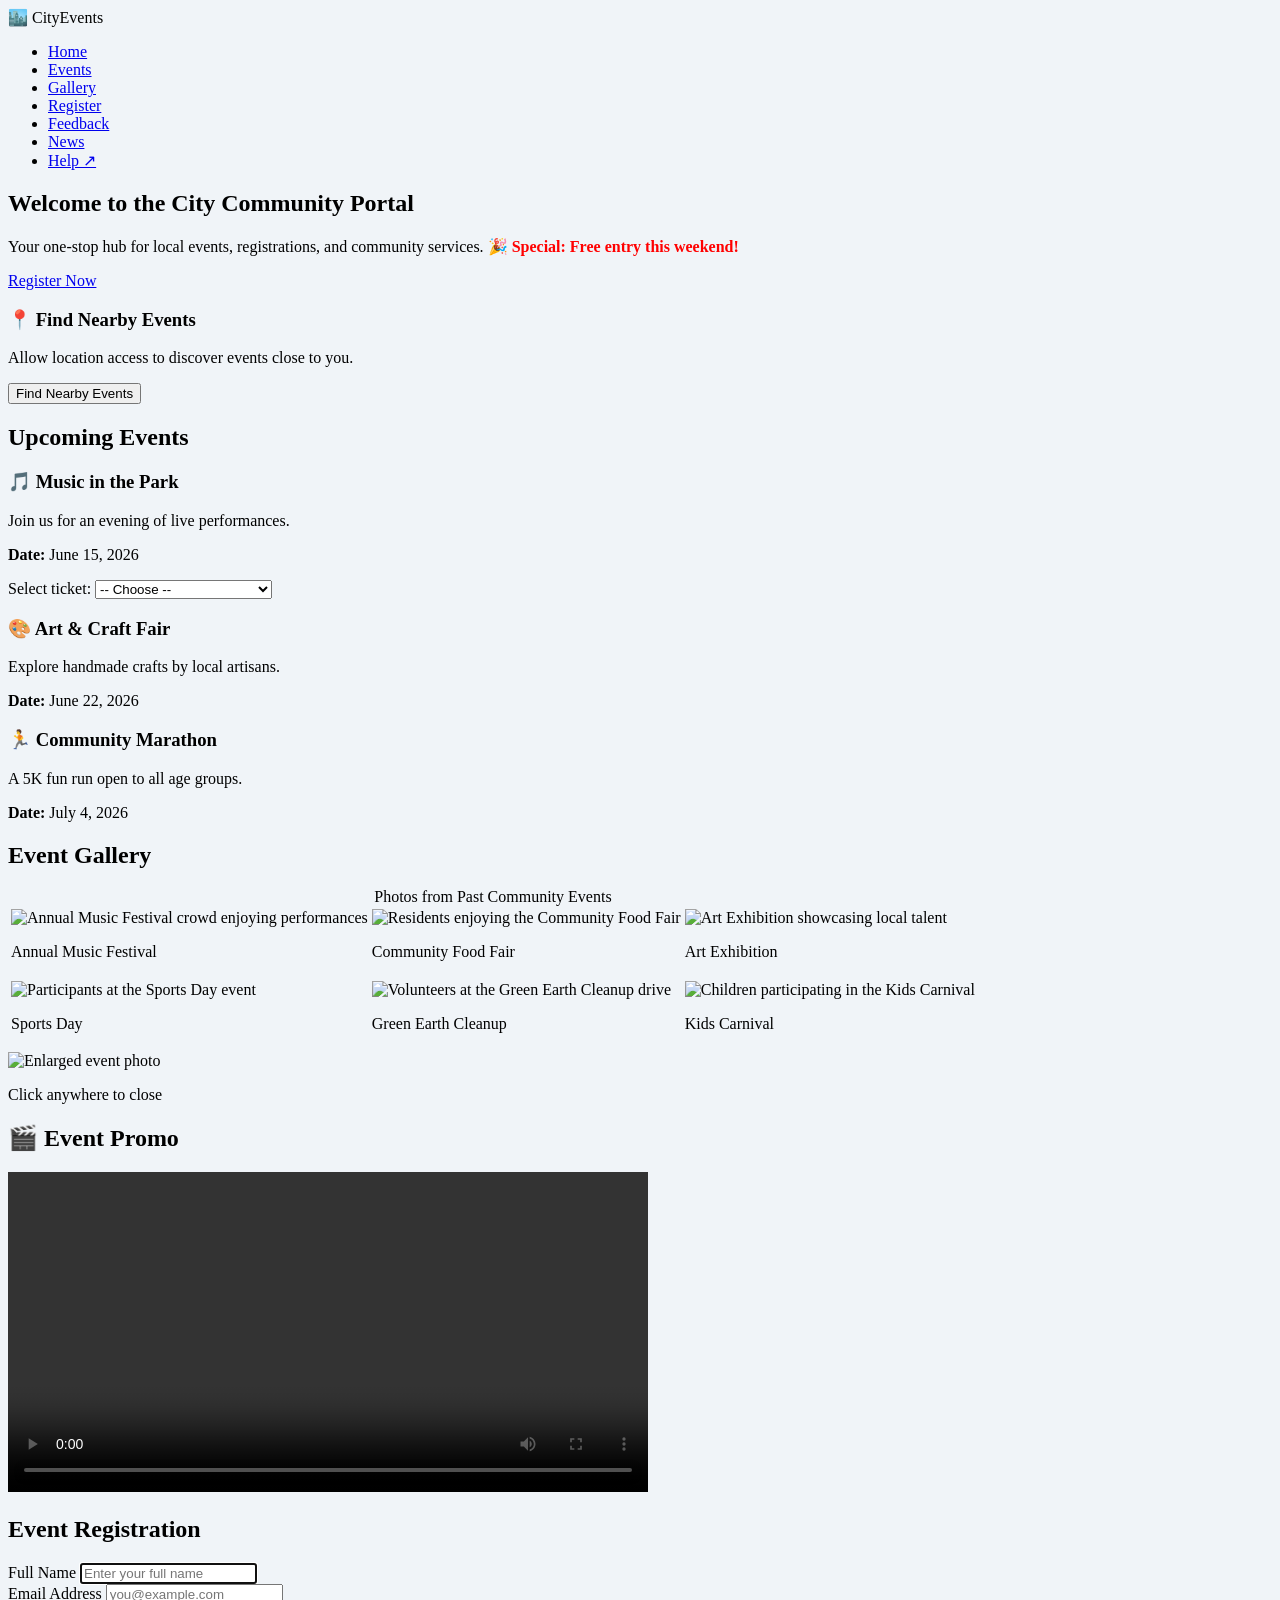
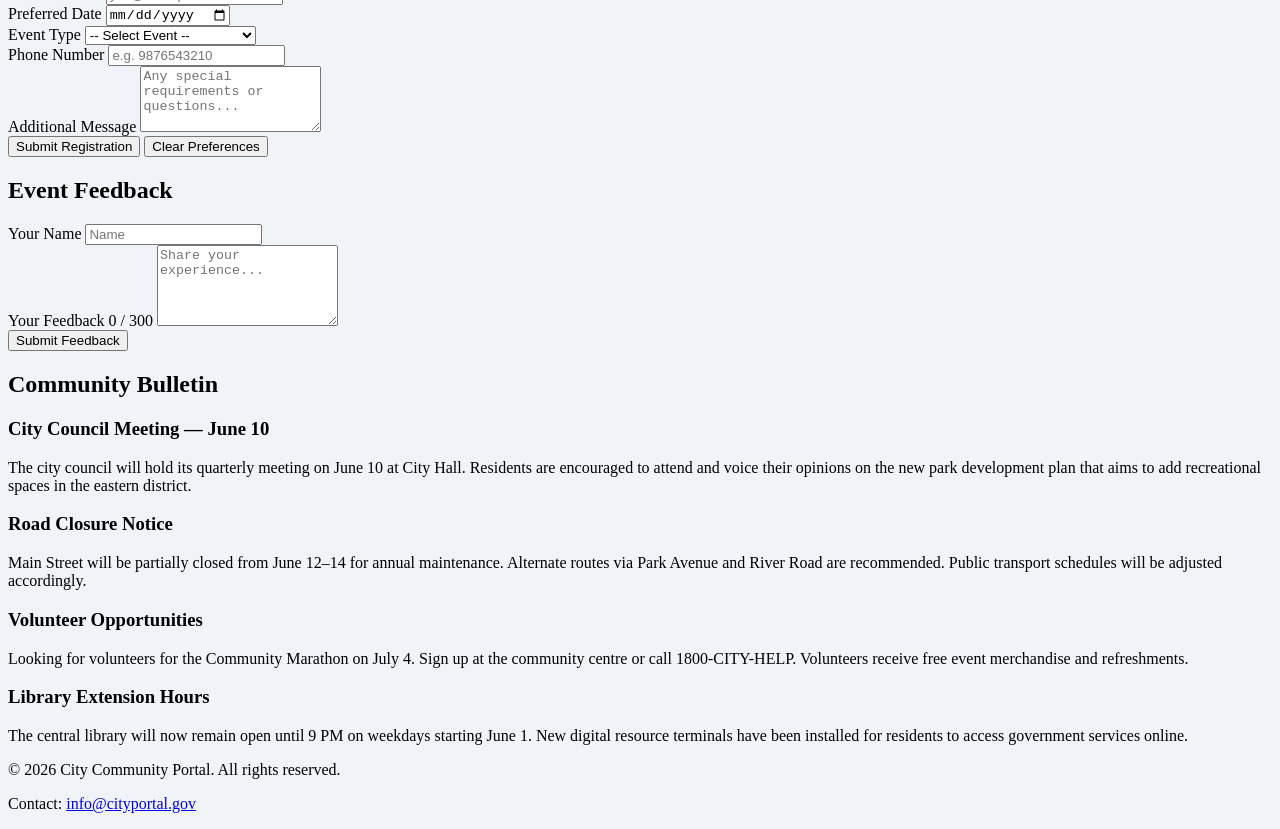
==== index.html @ cf6c300a "first commit" ====
<!DOCTYPE html>
<html lang="en">
<head>
  <meta charset="UTF-8" />
  <meta name="viewport" content="width=device-width, initial-scale=1.0" />
  <title>Local Community Event Portal</title>

  <!-- Google Font (CSS Task 5) -->
  <link href="https://fonts.googleapis.com/css2?family=Playfair+Display:wght@700&family=Source+Sans+3:wght@400;600&display=swap" rel="stylesheet" />

  <!-- External Stylesheet (CSS Task 1) -->
  <link rel="stylesheet" href="styles.css" />

  <!-- Embedded <style> tag — body background (CSS Task 1) -->
  <style>
    /* Embedded CSS: body background */
    body {
      background-color: #f0f4f8;
    }
  </style>
</head>

<body onbeforeunload="return warnBeforeLeave()">

  <!-- ==================== Navigation ==================== -->
  <!-- HTML Task 2 – nav with anchor links -->
  <header id="mainHeader">
    <div class="header-inner">
      <div class="logo">🏙️ CityEvents</div>
      <nav>
        <ul>
          <li><a href="#home">Home</a></li>
          <li><a href="#events">Events</a></li>
          <li><a href="#gallery">Gallery</a></li>
          <li><a href="#register">Register</a></li>
          <li><a href="#feedback">Feedback</a></li>
          <li><a href="#news">News</a></li>
          <li><a href="help.html" target="_blank">Help ↗</a></li>
        </ul>
      </nav>
    </div>
  </header>

  <!-- ==================== Main ==================== -->
  <main>

    <!-- HOME SECTION -->
    <section id="home">

      <!-- HTML Task 3 – Welcome Banner with id + inline style for span -->
      <div id="welcomeBanner">
        <h1>Welcome to the <span class="city-name">City Community Portal</span></h1>
        <p>
          Your one-stop hub for local events, registrations, and community services.
          <!-- Inline style: special offer (HTML Task 3) -->
          <span style="color: red; font-weight: bold;">🎉 Special: Free entry this weekend!</span>
        </p>
        <a href="#register" class="cta-button">Register Now</a>
      </div>

      <!-- HTML Task 9 – Geolocation -->
      <div class="geo-box">
        <h3>📍 Find Nearby Events</h3>
        <p>Allow location access to discover events close to you.</p>
        <button class="btn-geo" onclick="findNearbyEvents()">Find Nearby Events</button>
        <p id="geoResult" class="geo-result"></p>
      </div>

    </section>

    <!-- EVENTS SECTION -->
    <section id="events">
      <h2>Upcoming Events</h2>

      <div class="events-grid">
        <!-- HTML Task 6 – onchange on dropdown shows event fee -->
        <div class="eventCard highlight">
          <h3>🎵 Music in the Park</h3>
          <p>Join us for an evening of live performances.</p>
          <p><strong>Date:</strong> June 15, 2026</p>
          <label for="feeSelect">Select ticket:</label>
          <select id="feeSelect" onchange="showEventFee(this)">
            <option value="">-- Choose --</option>
            <option value="Free">General Admission – Free</option>
            <option value="₹250">VIP – ₹250</option>
            <option value="₹100">Student – ₹100</option>
          </select>
          <p id="feeDisplay" class="fee-display"></p>
        </div>

        <div class="eventCard">
          <h3>🎨 Art & Craft Fair</h3>
          <p>Explore handmade crafts by local artisans.</p>
          <p><strong>Date:</strong> June 22, 2026</p>
        </div>

        <div class="eventCard">
          <h3>🏃 Community Marathon</h3>
          <p>A 5K fun run open to all age groups.</p>
          <p><strong>Date:</strong> July 4, 2026</p>
        </div>
      </div>
    </section>

    <!-- GALLERY SECTION -->
    <section id="gallery">
      <h2>Event Gallery</h2>

      <!-- HTML Task 4 – Table with 2 rows × 3 cols of images -->
      <table class="gallery-table">
        <caption>Photos from Past Community Events</caption>
        <tbody>
          <tr>
            <td>
              <!-- ondblclick to enlarge (HTML Task 6) -->
              <img
                src="https://picsum.photos/seed/festival/240/160"
                alt="Annual Music Festival crowd enjoying performances"
                title="Annual Music Festival"
                class="gallery-img"
                ondblclick="enlargeImage(this)"
              />
              <p class="img-caption">Annual Music Festival</p>
            </td>
            <td>
              <img
                src="https://picsum.photos/seed/food/240/160"
                alt="Residents enjoying the Community Food Fair"
                title="Community Food Fair"
                class="gallery-img"
                ondblclick="enlargeImage(this)"
              />
              <p class="img-caption">Community Food Fair</p>
            </td>
            <td>
              <img
                src="https://picsum.photos/seed/art/240/160"
                alt="Art Exhibition showcasing local talent"
                title="Art Exhibition"
                class="gallery-img"
                ondblclick="enlargeImage(this)"
              />
              <p class="img-caption">Art Exhibition</p>
            </td>
          </tr>
          <tr>
            <td>
              <img
                src="https://picsum.photos/seed/sport/240/160"
                alt="Participants at the Sports Day event"
                title="Sports Day"
                class="gallery-img"
                ondblclick="enlargeImage(this)"
              />
              <p class="img-caption">Sports Day</p>
            </td>
            <td>
              <img
                src="https://picsum.photos/seed/garden/240/160"
                alt="Volunteers at the Green Earth Cleanup drive"
                title="Green Earth Cleanup"
                class="gallery-img"
                ondblclick="enlargeImage(this)"
              />
              <p class="img-caption">Green Earth Cleanup</p>
            </td>
            <td>
              <img
                src="https://picsum.photos/seed/kids/240/160"
                alt="Children participating in the Kids Carnival"
                title="Kids Carnival"
                class="gallery-img"
                ondblclick="enlargeImage(this)"
              />
              <p class="img-caption">Kids Carnival</p>
            </td>
          </tr>
        </tbody>
      </table>

      <!-- Image modal overlay for enlargement -->
      <div id="imgModal" class="img-modal" onclick="closeModal()">
        <img id="modalImg" src="" alt="Enlarged event photo" />
        <p class="modal-hint">Click anywhere to close</p>
      </div>
    </section>

    <!-- VIDEO SECTION (HTML Task 7) -->
    <section id="video-invite">
      <h2>🎬 Event Promo</h2>
      <div class="video-wrapper">
        <video
          id="promoVideo"
          width="640"
          controls
          oncanplay="videoReady()"
        >
          <source src="https://www.w3schools.com/html/mov_bbb.mp4" type="video/mp4" />
          Your browser does not support the video tag.
        </video>
        <p id="videoStatus" class="video-status"></p>
      </div>
    </section>

    <!-- REGISTRATION SECTION (HTML Task 5) -->
    <section id="register">
      <h2>Event Registration</h2>

      <form id="registrationForm" onsubmit="handleSubmit(event)">

        <!-- Name -->
        <div class="form-group">
          <label for="fullName">Full Name</label>
          <input
            type="text"
            id="fullName"
            name="fullName"
            placeholder="Enter your full name"
            required
            autofocus
          />
        </div>

        <!-- Email -->
        <div class="form-group">
          <label for="email">Email Address</label>
          <input
            type="email"
            id="email"
            name="email"
            placeholder="you@example.com"
            required
          />
        </div>

        <!-- Date -->
        <div class="form-group">
          <label for="eventDate">Preferred Date</label>
          <input
            type="date"
            id="eventDate"
            name="eventDate"
            required
          />
        </div>

        <!-- Event Type (select + localStorage — HTML Task 8) -->
        <div class="form-group">
          <label for="eventType">Event Type</label>
          <select id="eventType" name="eventType" required onchange="savePreference()">
            <option value="">-- Select Event --</option>
            <option value="music">🎵 Music in the Park</option>
            <option value="art">🎨 Art & Craft Fair</option>
            <option value="marathon">🏃 Community Marathon</option>
            <option value="food">🍲 Food Festival</option>
          </select>
        </div>

        <!-- Phone (onblur validation — HTML Task 6) -->
        <div class="form-group">
          <label for="phone">Phone Number</label>
          <input
            type="tel"
            id="phone"
            name="phone"
            placeholder="e.g. 9876543210"
            onblur="validatePhone(this)"
          />
          <span id="phoneError" class="error-msg"></span>
        </div>

        <!-- Message -->
        <div class="form-group">
          <label for="message">Additional Message</label>
          <textarea
            id="message"
            name="message"
            rows="4"
            placeholder="Any special requirements or questions..."
          ></textarea>
        </div>

        <!-- Buttons -->
        <div class="form-actions">
          <button type="submit" class="cta-button" onclick="confirmSubmit()">Submit Registration</button>
          <button type="button" class="btn-clear" onclick="clearPreferences()">Clear Preferences</button>
        </div>

        <!-- Output element (HTML Task 5) -->
        <output id="confirmationOutput" class="form-output"></output>

      </form>
    </section>

    <!-- FEEDBACK SECTION (HTML Task 6) -->
    <section id="feedback">
      <h2>Event Feedback</h2>
      <form id="feedbackForm">

        <div class="form-group">
          <label for="feedbackName">Your Name</label>
          <input type="text" id="feedbackName" placeholder="Name" />
        </div>

        <!-- Textarea with keyup character counter (HTML Task 6) -->
        <div class="form-group">
          <label for="feedbackText">Your Feedback
            <span id="charCount" class="char-count">0 / 300</span>
          </label>
          <textarea
            id="feedbackText"
            rows="5"
            maxlength="300"
            placeholder="Share your experience..."
            onkeyup="countChars(this)"
          ></textarea>
        </div>

        <button
          type="button"
          class="cta-button"
          onclick="alert('✅ Thank you for your feedback!')"
        >Submit Feedback</button>

      </form>
    </section>

    <!-- NEWS / MULTI-COLUMN SECTION (CSS Task 9) -->
    <section id="news">
      <h2>Community Bulletin</h2>
      <div class="news-columns">
        <h3>City Council Meeting — June 10</h3>
        <p>
          The city council will hold its quarterly meeting on June 10 at City Hall. 
          Residents are encouraged to attend and voice their opinions on the new park development plan 
          that aims to add recreational spaces in the eastern district.
        </p>
        <h3>Road Closure Notice</h3>
        <p>
          Main Street will be partially closed from June 12–14 for annual maintenance. 
          Alternate routes via Park Avenue and River Road are recommended. 
          Public transport schedules will be adjusted accordingly.
        </p>
        <h3>Volunteer Opportunities</h3>
        <p>
          Looking for volunteers for the Community Marathon on July 4. 
          Sign up at the community centre or call 1800-CITY-HELP. 
          Volunteers receive free event merchandise and refreshments.
        </p>
        <h3>Library Extension Hours</h3>
        <p>
          The central library will now remain open until 9 PM on weekdays starting June 1. 
          New digital resource terminals have been installed for residents to access government services online.
        </p>
      </div>
    </section>

  </main>

  <!-- ==================== Footer ==================== -->
  <footer>
    <p>© 2026 City Community Portal. All rights reserved.</p>
    <p>Contact: <a href="mailto:info@cityportal.gov">info@cityportal.gov</a></p>
  </footer>

  <!-- ==================== Scripts ==================== -->
  <script src="app.js"></script>

</body>
</html>
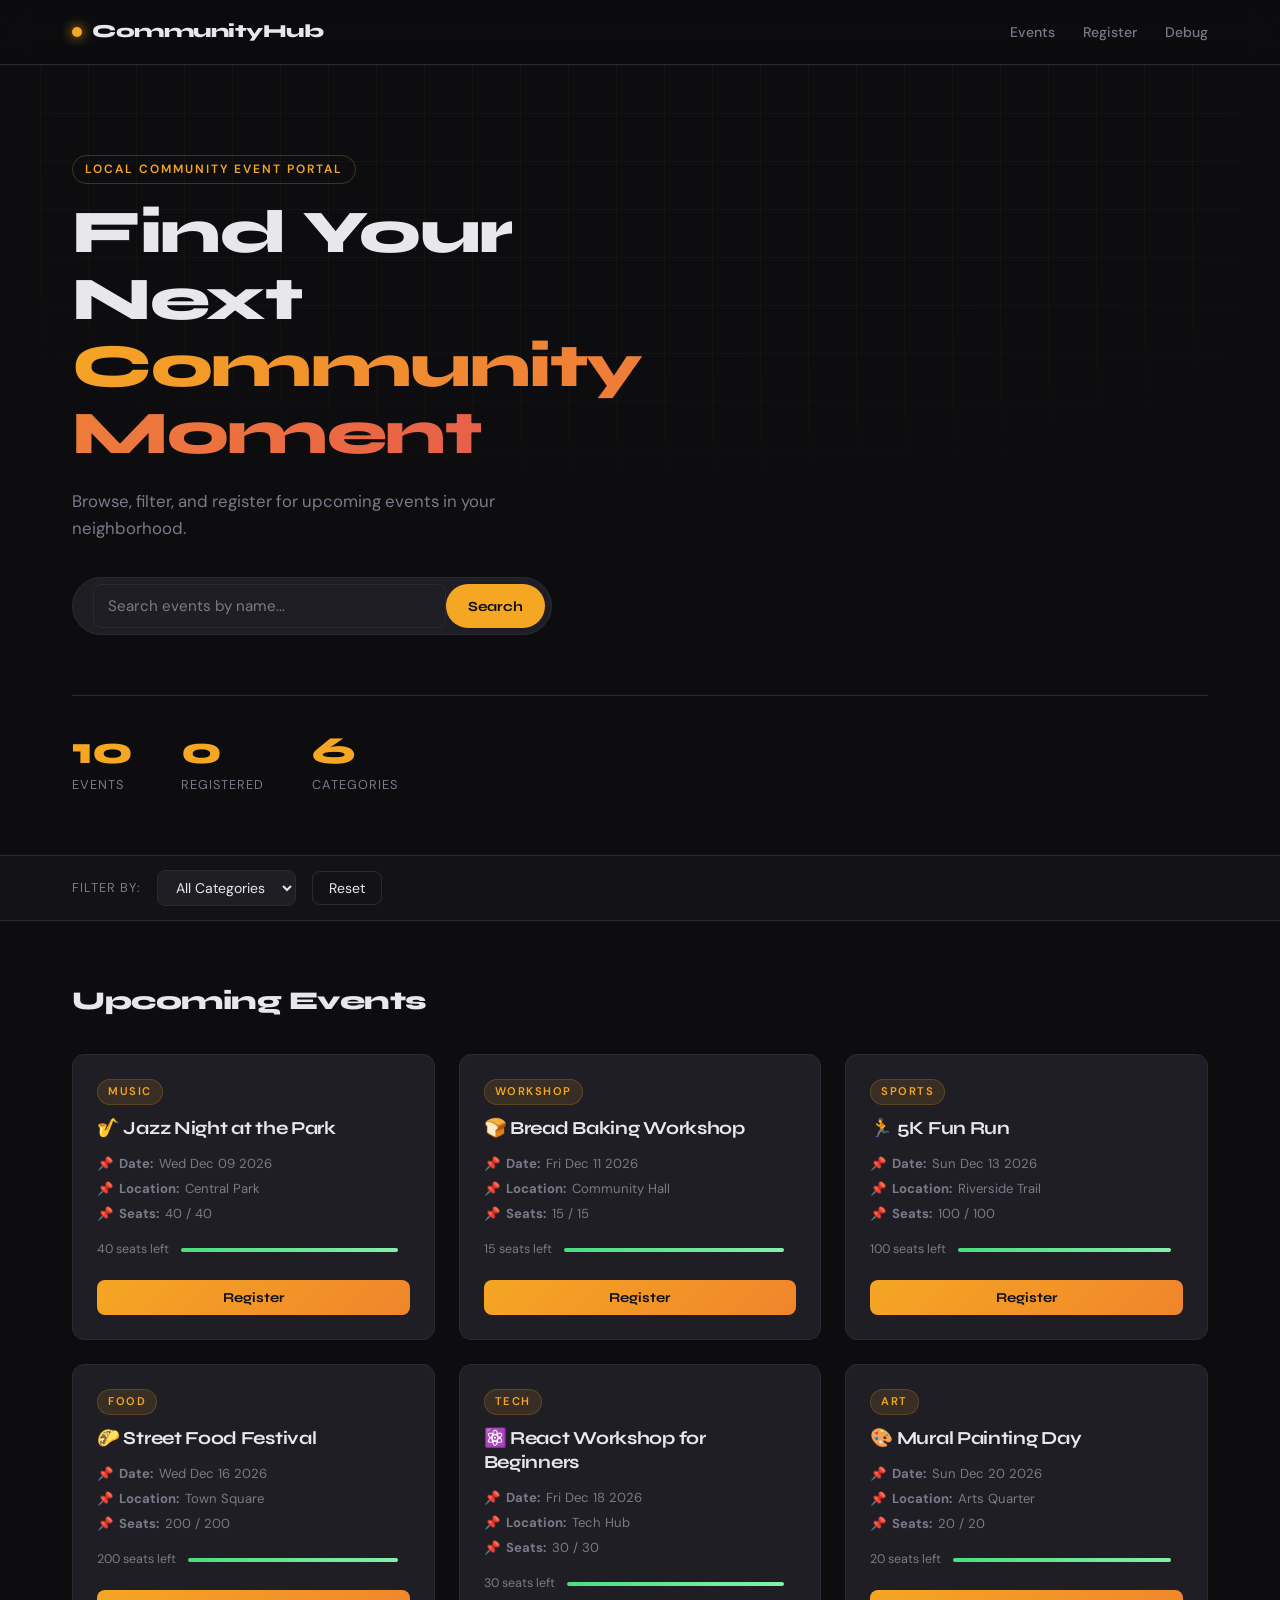
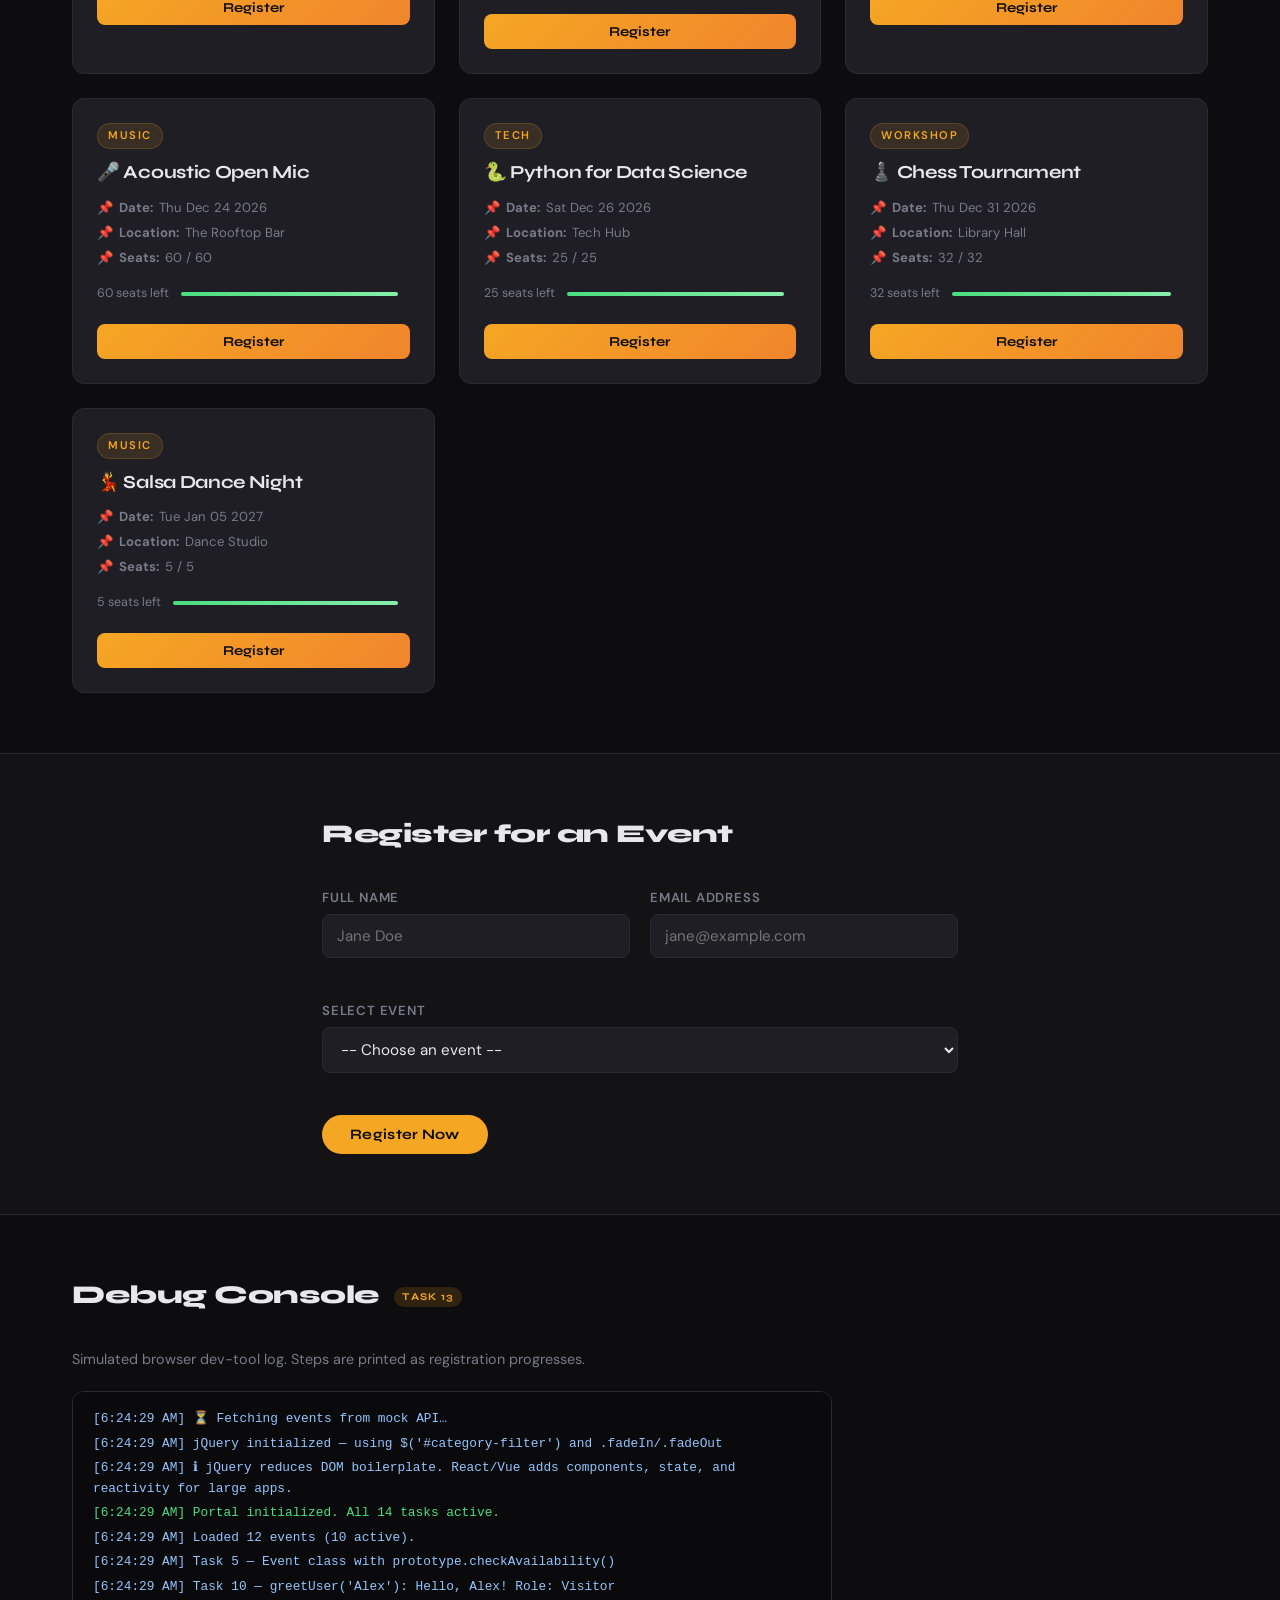
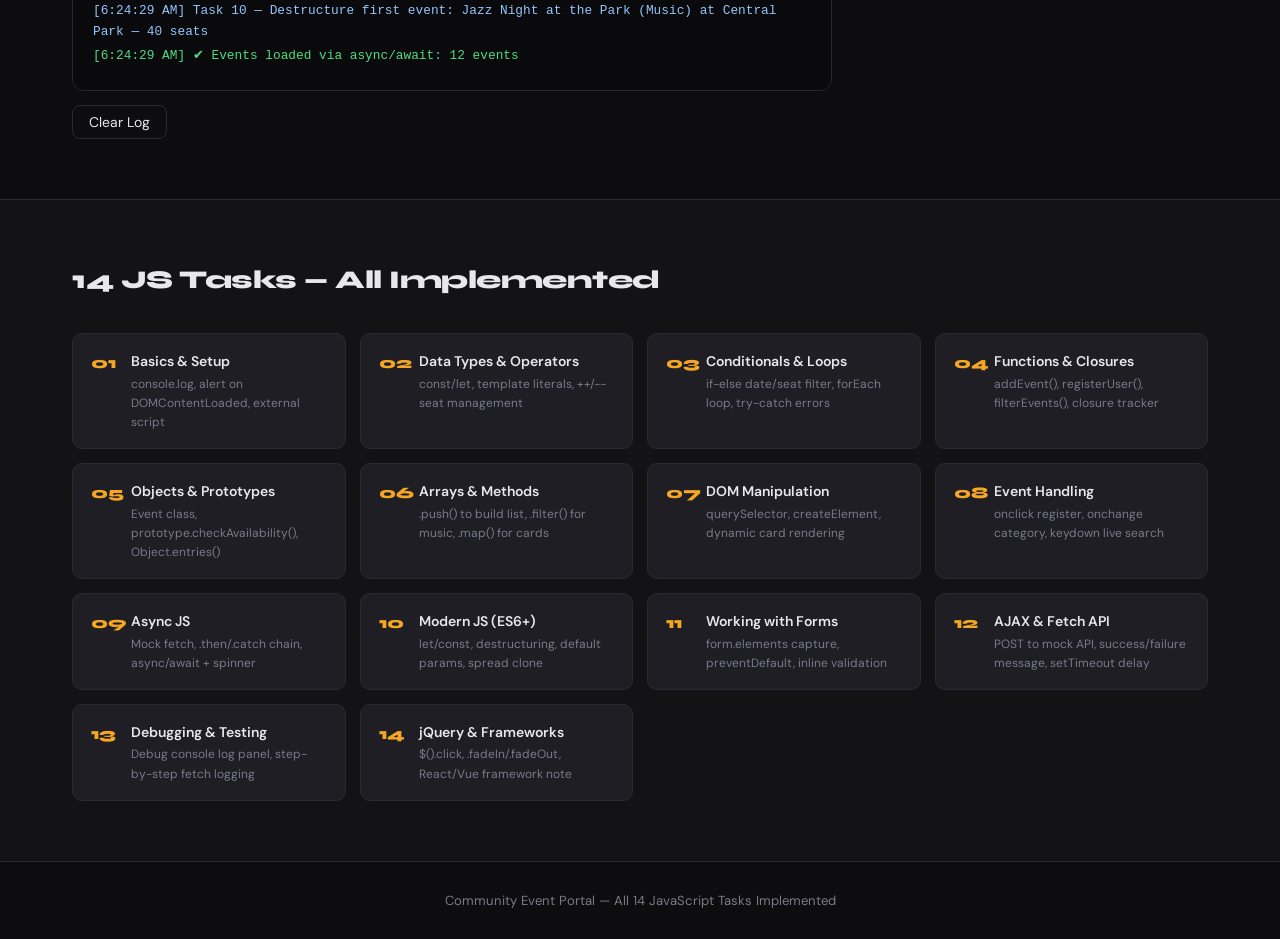
==== commit f8b90ff2: "first commit" ====
--- a/index.html
+++ b/index.html
@@ -3,368 +3,129 @@
 <head>
   <meta charset="UTF-8" />
   <meta name="viewport" content="width=device-width, initial-scale=1.0" />
-  <title>Local Community Event Portal</title>
+  <title>Community Event Portal</title>
+  <link rel="preconnect" href="https://fonts.googleapis.com" />
+  <link href="https://fonts.googleapis.com/css2?family=Syne:wght@400;600;700;800&family=DM+Sans:ital,wght@0,300;0,400;0,500;1,300&display=swap" rel="stylesheet" />
+  <link rel="stylesheet" href="style.css" />
+  <!-- Task 14: jQuery CDN -->
+  <script src="https://code.jquery.com/jquery-3.7.1.min.js"></script>
+</head>
+<body>
 
-  <!-- Google Font (CSS Task 5) -->
-  <link href="https://fonts.googleapis.com/css2?family=Playfair+Display:wght@700&family=Source+Sans+3:wght@400;600&display=swap" rel="stylesheet" />
-
-  <!-- External Stylesheet (CSS Task 1) -->
-  <link rel="stylesheet" href="styles.css" />
-
-  <!-- Embedded <style> tag — body background (CSS Task 1) -->
-  <style>
-    /* Embedded CSS: body background */
-    body {
-      background-color: #f0f4f8;
-    }
-  </style>
-</head>
-
-<body onbeforeunload="return warnBeforeLeave()">
-
-  <!-- ==================== Navigation ==================== -->
-  <!-- HTML Task 2 – nav with anchor links -->
-  <header id="mainHeader">
+  <!-- HEADER -->
+  <header class="site-header">
     <div class="header-inner">
-      <div class="logo">🏙️ CityEvents</div>
-      <nav>
-        <ul>
-          <li><a href="#home">Home</a></li>
-          <li><a href="#events">Events</a></li>
-          <li><a href="#gallery">Gallery</a></li>
-          <li><a href="#register">Register</a></li>
-          <li><a href="#feedback">Feedback</a></li>
-          <li><a href="#news">News</a></li>
-          <li><a href="help.html" target="_blank">Help ↗</a></li>
-        </ul>
+      <div class="logo">
+        <span class="logo-dot"></span>
+        <span class="logo-text">CommunityHub</span>
+      </div>
+      <nav class="nav-links">
+        <a href="#events">Events</a>
+        <a href="#register-section">Register</a>
+        <a href="#debug-section">Debug</a>
       </nav>
     </div>
   </header>
 
-  <!-- ==================== Main ==================== -->
-  <main>
+  <!-- HERO -->
+  <section class="hero">
+    <div class="hero-bg-grid"></div>
+    <div class="hero-content">
+      <p class="hero-label">Local Community Event Portal</p>
+      <h1 class="hero-title">Find Your Next<br/><em>Community Moment</em></h1>
+      <p class="hero-sub">Browse, filter, and register for upcoming events in your neighborhood.</p>
+      <div class="hero-search">
+        <!-- Task 8: keydown search -->
+        <input type="text" id="search-input" placeholder="Search events by name..." />
+        <button class="btn-search" onclick="handleSearchBtn()">Search</button>
+      </div>
+    </div>
+    <div class="hero-stats">
+      <div class="stat"><span id="total-events">0</span><small>Events</small></div>
+      <div class="stat"><span id="total-registered">0</span><small>Registered</small></div>
+      <div class="stat"><span id="total-categories">0</span><small>Categories</small></div>
+    </div>
+  </section>
 
-    <!-- HOME SECTION -->
-    <section id="home">
+  <!-- FILTERS -->
+  <section class="filters-bar" id="events">
+    <div class="filters-inner">
+      <span class="filter-label">Filter by:</span>
+      <!-- Task 8: onchange filter -->
+      <select id="category-filter" onchange="filterByCategory(this.value)">
+        <option value="all">All Categories</option>
+        <option value="Music">🎵 Music</option>
+        <option value="Workshop">🛠 Workshop</option>
+        <option value="Sports">⚽ Sports</option>
+        <option value="Food">🍕 Food</option>
+        <option value="Tech">💻 Tech</option>
+        <option value="Art">🎨 Art</option>
+      </select>
+      <button class="btn-outline" onclick="resetFilters()">Reset</button>
+      <div id="loading-spinner" class="spinner hidden">Loading…</div>
+    </div>
+  </section>
 
-      <!-- HTML Task 3 – Welcome Banner with id + inline style for span -->
-      <div id="welcomeBanner">
-        <h1>Welcome to the <span class="city-name">City Community Portal</span></h1>
-        <p>
-          Your one-stop hub for local events, registrations, and community services.
-          <!-- Inline style: special offer (HTML Task 3) -->
-          <span style="color: red; font-weight: bold;">🎉 Special: Free entry this weekend!</span>
-        </p>
-        <a href="#register" class="cta-button">Register Now</a>
-      </div>
-
-      <!-- HTML Task 9 – Geolocation -->
-      <div class="geo-box">
-        <h3>📍 Find Nearby Events</h3>
-        <p>Allow location access to discover events close to you.</p>
-        <button class="btn-geo" onclick="findNearbyEvents()">Find Nearby Events</button>
-        <p id="geoResult" class="geo-result"></p>
-      </div>
-
-    </section>
-
-    <!-- EVENTS SECTION -->
-    <section id="events">
-      <h2>Upcoming Events</h2>
-
-      <div class="events-grid">
-        <!-- HTML Task 6 – onchange on dropdown shows event fee -->
-        <div class="eventCard highlight">
-          <h3>🎵 Music in the Park</h3>
-          <p>Join us for an evening of live performances.</p>
-          <p><strong>Date:</strong> June 15, 2026</p>
-          <label for="feeSelect">Select ticket:</label>
-          <select id="feeSelect" onchange="showEventFee(this)">
-            <option value="">-- Choose --</option>
-            <option value="Free">General Admission – Free</option>
-            <option value="₹250">VIP – ₹250</option>
-            <option value="₹100">Student – ₹100</option>
-          </select>
-          <p id="feeDisplay" class="fee-display"></p>
-        </div>
-
-        <div class="eventCard">
-          <h3>🎨 Art & Craft Fair</h3>
-          <p>Explore handmade crafts by local artisans.</p>
-          <p><strong>Date:</strong> June 22, 2026</p>
-        </div>
-
-        <div class="eventCard">
-          <h3>🏃 Community Marathon</h3>
-          <p>A 5K fun run open to all age groups.</p>
-          <p><strong>Date:</strong> July 4, 2026</p>
-        </div>
-      </div>
-    </section>
-
-    <!-- GALLERY SECTION -->
-    <section id="gallery">
-      <h2>Event Gallery</h2>
-
-      <!-- HTML Task 4 – Table with 2 rows × 3 cols of images -->
-      <table class="gallery-table">
-        <caption>Photos from Past Community Events</caption>
-        <tbody>
-          <tr>
-            <td>
-              <!-- ondblclick to enlarge (HTML Task 6) -->
-              <img
-                src="https://picsum.photos/seed/festival/240/160"
-                alt="Annual Music Festival crowd enjoying performances"
-                title="Annual Music Festival"
-                class="gallery-img"
-                ondblclick="enlargeImage(this)"
-              />
-              <p class="img-caption">Annual Music Festival</p>
-            </td>
-            <td>
-              <img
-                src="https://picsum.photos/seed/food/240/160"
-                alt="Residents enjoying the Community Food Fair"
-                title="Community Food Fair"
-                class="gallery-img"
-                ondblclick="enlargeImage(this)"
-              />
-              <p class="img-caption">Community Food Fair</p>
-            </td>
-            <td>
-              <img
-                src="https://picsum.photos/seed/art/240/160"
-                alt="Art Exhibition showcasing local talent"
-                title="Art Exhibition"
-                class="gallery-img"
-                ondblclick="enlargeImage(this)"
-              />
-              <p class="img-caption">Art Exhibition</p>
-            </td>
-          </tr>
-          <tr>
-            <td>
-              <img
-                src="https://picsum.photos/seed/sport/240/160"
-                alt="Participants at the Sports Day event"
-                title="Sports Day"
-                class="gallery-img"
-                ondblclick="enlargeImage(this)"
-              />
-              <p class="img-caption">Sports Day</p>
-            </td>
-            <td>
-              <img
-                src="https://picsum.photos/seed/garden/240/160"
-                alt="Volunteers at the Green Earth Cleanup drive"
-                title="Green Earth Cleanup"
-                class="gallery-img"
-                ondblclick="enlargeImage(this)"
-              />
-              <p class="img-caption">Green Earth Cleanup</p>
-            </td>
-            <td>
-              <img
-                src="https://picsum.photos/seed/kids/240/160"
-                alt="Children participating in the Kids Carnival"
-                title="Kids Carnival"
-                class="gallery-img"
-                ondblclick="enlargeImage(this)"
-              />
-              <p class="img-caption">Kids Carnival</p>
-            </td>
-          </tr>
-        </tbody>
-      </table>
-
-      <!-- Image modal overlay for enlargement -->
-      <div id="imgModal" class="img-modal" onclick="closeModal()">
-        <img id="modalImg" src="" alt="Enlarged event photo" />
-        <p class="modal-hint">Click anywhere to close</p>
-      </div>
-    </section>
-
-    <!-- VIDEO SECTION (HTML Task 7) -->
-    <section id="video-invite">
-      <h2>🎬 Event Promo</h2>
-      <div class="video-wrapper">
-        <video
-          id="promoVideo"
-          width="640"
-          controls
-          oncanplay="videoReady()"
-        >
-          <source src="https://www.w3schools.com/html/mov_bbb.mp4" type="video/mp4" />
-          Your browser does not support the video tag.
-        </video>
-        <p id="videoStatus" class="video-status"></p>
-      </div>
-    </section>
-
-    <!-- REGISTRATION SECTION (HTML Task 5) -->
-    <section id="register">
-      <h2>Event Registration</h2>
-
-      <form id="registrationForm" onsubmit="handleSubmit(event)">
-
-        <!-- Name -->
-        <div class="form-group">
-          <label for="fullName">Full Name</label>
-          <input
-            type="text"
-            id="fullName"
-            name="fullName"
-            placeholder="Enter your full name"
-            required
-            autofocus
-          />
-        </div>
-
-        <!-- Email -->
-        <div class="form-group">
-          <label for="email">Email Address</label>
-          <input
-            type="email"
-            id="email"
-            name="email"
-            placeholder="you@example.com"
-            required
-          />
-        </div>
-
-        <!-- Date -->
-        <div class="form-group">
-          <label for="eventDate">Preferred Date</label>
-          <input
-            type="date"
-            id="eventDate"
-            name="eventDate"
-            required
-          />
-        </div>
-
-        <!-- Event Type (select + localStorage — HTML Task 8) -->
-        <div class="form-group">
-          <label for="eventType">Event Type</label>
-          <select id="eventType" name="eventType" required onchange="savePreference()">
-            <option value="">-- Select Event --</option>
-            <option value="music">🎵 Music in the Park</option>
-            <option value="art">🎨 Art & Craft Fair</option>
-            <option value="marathon">🏃 Community Marathon</option>
-            <option value="food">🍲 Food Festival</option>
-          </select>
-        </div>
-
-        <!-- Phone (onblur validation — HTML Task 6) -->
-        <div class="form-group">
-          <label for="phone">Phone Number</label>
-          <input
-            type="tel"
-            id="phone"
-            name="phone"
-            placeholder="e.g. 9876543210"
-            onblur="validatePhone(this)"
-          />
-          <span id="phoneError" class="error-msg"></span>
-        </div>
-
-        <!-- Message -->
-        <div class="form-group">
-          <label for="message">Additional Message</label>
-          <textarea
-            id="message"
-            name="message"
-            rows="4"
-            placeholder="Any special requirements or questions..."
-          ></textarea>
-        </div>
-
-        <!-- Buttons -->
-        <div class="form-actions">
-          <button type="submit" class="cta-button" onclick="confirmSubmit()">Submit Registration</button>
-          <button type="button" class="btn-clear" onclick="clearPreferences()">Clear Preferences</button>
-        </div>
-
-        <!-- Output element (HTML Task 5) -->
-        <output id="confirmationOutput" class="form-output"></output>
-
-      </form>
-    </section>
-
-    <!-- FEEDBACK SECTION (HTML Task 6) -->
-    <section id="feedback">
-      <h2>Event Feedback</h2>
-      <form id="feedbackForm">
-
-        <div class="form-group">
-          <label for="feedbackName">Your Name</label>
-          <input type="text" id="feedbackName" placeholder="Name" />
-        </div>
-
-        <!-- Textarea with keyup character counter (HTML Task 6) -->
-        <div class="form-group">
-          <label for="feedbackText">Your Feedback
-            <span id="charCount" class="char-count">0 / 300</span>
-          </label>
-          <textarea
-            id="feedbackText"
-            rows="5"
-            maxlength="300"
-            placeholder="Share your experience..."
-            onkeyup="countChars(this)"
-          ></textarea>
-        </div>
-
-        <button
-          type="button"
-          class="cta-button"
-          onclick="alert('✅ Thank you for your feedback!')"
-        >Submit Feedback</button>
-
-      </form>
-    </section>
-
-    <!-- NEWS / MULTI-COLUMN SECTION (CSS Task 9) -->
-    <section id="news">
-      <h2>Community Bulletin</h2>
-      <div class="news-columns">
-        <h3>City Council Meeting — June 10</h3>
-        <p>
-          The city council will hold its quarterly meeting on June 10 at City Hall. 
-          Residents are encouraged to attend and voice their opinions on the new park development plan 
-          that aims to add recreational spaces in the eastern district.
-        </p>
-        <h3>Road Closure Notice</h3>
-        <p>
-          Main Street will be partially closed from June 12–14 for annual maintenance. 
-          Alternate routes via Park Avenue and River Road are recommended. 
-          Public transport schedules will be adjusted accordingly.
-        </p>
-        <h3>Volunteer Opportunities</h3>
-        <p>
-          Looking for volunteers for the Community Marathon on July 4. 
-          Sign up at the community centre or call 1800-CITY-HELP. 
-          Volunteers receive free event merchandise and refreshments.
-        </p>
-        <h3>Library Extension Hours</h3>
-        <p>
-          The central library will now remain open until 9 PM on weekdays starting June 1. 
-          New digital resource terminals have been installed for residents to access government services online.
-        </p>
-      </div>
-    </section>
-
+  <!-- EVENTS GRID -->
+  <main class="events-section">
+    <h2 class="section-title">Upcoming Events</h2>
+    <div id="events-container" class="events-grid"></div>
+    <p id="no-events-msg" class="no-events hidden">No events match your search.</p>
   </main>
 
-  <!-- ==================== Footer ==================== -->
-  <footer>
-    <p>© 2026 City Community Portal. All rights reserved.</p>
-    <p>Contact: <a href="mailto:info@cityportal.gov">info@cityportal.gov</a></p>
+  <!-- REGISTRATION FORM (Task 11) -->
+  <section class="register-section" id="register-section">
+    <div class="register-inner">
+      <h2 class="section-title">Register for an Event</h2>
+      <form id="register-form" novalidate>
+        <div class="form-row">
+          <div class="form-group">
+            <label for="reg-name">Full Name</label>
+            <input type="text" id="reg-name" placeholder="Jane Doe" />
+            <span class="error-msg" id="err-name"></span>
+          </div>
+          <div class="form-group">
+            <label for="reg-email">Email Address</label>
+            <input type="email" id="reg-email" placeholder="jane@example.com" />
+            <span class="error-msg" id="err-email"></span>
+          </div>
+        </div>
+        <div class="form-group">
+          <label for="reg-event">Select Event</label>
+          <select id="reg-event">
+            <option value="">-- Choose an event --</option>
+          </select>
+          <span class="error-msg" id="err-event"></span>
+        </div>
+        <button type="button" class="btn-primary" onclick="submitRegistration()">Register Now</button>
+        <div id="form-status" class="form-status hidden"></div>
+      </form>
+    </div>
+  </section>
+
+  <!-- DEBUG SECTION (Task 13) -->
+  <section class="debug-section" id="debug-section">
+    <div class="debug-inner">
+      <h2 class="section-title">Debug Console <span class="badge">Task 13</span></h2>
+      <p class="debug-desc">Simulated browser dev-tool log. Steps are printed as registration progresses.</p>
+      <div id="debug-log" class="debug-log"></div>
+      <button class="btn-outline" onclick="clearDebugLog()">Clear Log</button>
+    </div>
+  </section>
+
+  <!-- TASK REFERENCE PANEL -->
+  <section class="task-panel">
+    <div class="task-panel-inner">
+      <h2 class="section-title">14 JS Tasks — All Implemented</h2>
+      <div class="task-grid" id="task-grid"></div>
+    </div>
+  </section>
+
+  <footer class="site-footer">
+    <p>Community Event Portal &mdash; All 14 JavaScript Tasks Implemented</p>
   </footer>
 
-  <!-- ==================== Scripts ==================== -->
-  <script src="app.js"></script>
-
+  <!-- Task 1: External script -->
+  <script src="main.js"></script>
 </body>
 </html>
--- a/style.css
+++ b/style.css
@@ -0,0 +1,409 @@
+/* =========================================================
+   COMMUNITY EVENT PORTAL — style.css
+   Aesthetic: Editorial dark with amber/coral accents
+   ========================================================= */
+
+*, *::before, *::after { box-sizing: border-box; margin: 0; padding: 0; }
+
+:root {
+  --bg:        #0d0d0f;
+  --bg2:       #131316;
+  --bg3:       #1a1a1f;
+  --surface:   #1e1e24;
+  --border:    #2a2a33;
+  --accent:    #f5a623;
+  --accent2:   #e85d4a;
+  --text:      #e8e8ec;
+  --muted:     #7a7a8a;
+  --green:     #4ade80;
+  --radius:    12px;
+  --font-head: 'Syne', sans-serif;
+  --font-body: 'DM Sans', sans-serif;
+}
+
+html { scroll-behavior: smooth; }
+
+body {
+  background: var(--bg);
+  color: var(--text);
+  font-family: var(--font-body);
+  font-size: 15px;
+  line-height: 1.6;
+  min-height: 100vh;
+}
+
+/* ---- HEADER ---- */
+.site-header {
+  position: sticky; top: 0; z-index: 100;
+  background: rgba(13,13,15,.92);
+  backdrop-filter: blur(12px);
+  border-bottom: 1px solid var(--border);
+}
+.header-inner {
+  max-width: 1200px; margin: 0 auto;
+  padding: 0 32px;
+  display: flex; align-items: center; justify-content: space-between;
+  height: 64px;
+}
+.logo { display: flex; align-items: center; gap: 10px; }
+.logo-dot {
+  width: 10px; height: 10px; border-radius: 50%;
+  background: var(--accent);
+  box-shadow: 0 0 12px var(--accent);
+  animation: pulse 2s infinite;
+}
+@keyframes pulse {
+  0%,100%{ box-shadow: 0 0 8px var(--accent); }
+  50%    { box-shadow: 0 0 20px var(--accent); }
+}
+.logo-text {
+  font-family: var(--font-head);
+  font-weight: 800; font-size: 1.15rem;
+  letter-spacing: -0.5px;
+}
+.nav-links { display: flex; gap: 28px; }
+.nav-links a {
+  color: var(--muted); text-decoration: none;
+  font-size: .875rem; font-weight: 500;
+  transition: color .2s;
+}
+.nav-links a:hover { color: var(--text); }
+
+/* ---- HERO ---- */
+.hero {
+  position: relative; overflow: hidden;
+  max-width: 1200px; margin: 0 auto;
+  padding: 90px 32px 60px;
+}
+.hero-bg-grid {
+  position: absolute; inset: 0; pointer-events: none;
+  background-image:
+    linear-gradient(rgba(245,166,35,.04) 1px, transparent 1px),
+    linear-gradient(90deg, rgba(245,166,35,.04) 1px, transparent 1px);
+  background-size: 48px 48px;
+  mask-image: radial-gradient(ellipse 80% 60% at 50% 0%, black 60%, transparent 100%);
+}
+.hero-content { position: relative; max-width: 680px; }
+.hero-label {
+  display: inline-block;
+  font-size: .75rem; font-weight: 600;
+  letter-spacing: 2px; text-transform: uppercase;
+  color: var(--accent); margin-bottom: 16px;
+  border: 1px solid rgba(245,166,35,.25);
+  padding: 4px 12px; border-radius: 999px;
+}
+.hero-title {
+  font-family: var(--font-head);
+  font-size: clamp(2.4rem, 5vw, 3.8rem);
+  font-weight: 800; line-height: 1.1;
+  letter-spacing: -1.5px; margin-bottom: 20px;
+}
+.hero-title em {
+  font-style: normal;
+  background: linear-gradient(135deg, var(--accent), var(--accent2));
+  -webkit-background-clip: text; -webkit-text-fill-color: transparent;
+}
+.hero-sub { color: var(--muted); font-size: 1.05rem; margin-bottom: 36px; max-width: 480px; }
+
+.hero-search {
+  display: flex; gap: 0;
+  background: var(--surface);
+  border: 1px solid var(--border);
+  border-radius: 50px; padding: 6px 6px 6px 20px;
+  max-width: 480px;
+  transition: border-color .2s;
+}
+.hero-search:focus-within { border-color: var(--accent); }
+.hero-search input {
+  flex: 1; background: transparent; border: none; outline: none;
+  color: var(--text); font-family: var(--font-body); font-size: .95rem;
+}
+.hero-search input::placeholder { color: var(--muted); }
+
+.hero-stats {
+  display: flex; gap: 48px;
+  margin-top: 60px;
+  padding-top: 36px;
+  border-top: 1px solid var(--border);
+}
+.stat { display: flex; flex-direction: column; }
+.stat span {
+  font-family: var(--font-head);
+  font-size: 2.4rem; font-weight: 800; line-height: 1;
+  color: var(--accent);
+}
+.stat small { color: var(--muted); font-size: .8rem; margin-top: 4px; text-transform: uppercase; letter-spacing: 1px; }
+
+/* ---- FILTERS ---- */
+.filters-bar {
+  background: var(--bg2);
+  border-top: 1px solid var(--border);
+  border-bottom: 1px solid var(--border);
+  position: sticky; top: 64px; z-index: 90;
+}
+.filters-inner {
+  max-width: 1200px; margin: 0 auto;
+  padding: 14px 32px;
+  display: flex; align-items: center; gap: 16px; flex-wrap: wrap;
+}
+.filter-label { color: var(--muted); font-size: .8rem; text-transform: uppercase; letter-spacing: 1px; }
+select {
+  background: var(--surface); color: var(--text);
+  border: 1px solid var(--border); border-radius: 8px;
+  padding: 7px 14px; font-family: var(--font-body); font-size: .875rem;
+  cursor: pointer; outline: none;
+  transition: border-color .2s;
+}
+select:focus { border-color: var(--accent); }
+
+/* ---- BUTTONS ---- */
+.btn-primary {
+  background: var(--accent); color: #0d0d0f;
+  border: none; border-radius: 50px;
+  padding: 11px 28px;
+  font-family: var(--font-head); font-weight: 700; font-size: .9rem;
+  cursor: pointer; transition: all .2s; letter-spacing: .3px;
+}
+.btn-primary:hover { background: #ffc145; transform: translateY(-1px); }
+
+.btn-outline {
+  background: transparent; color: var(--text);
+  border: 1px solid var(--border); border-radius: 8px;
+  padding: 7px 16px;
+  font-family: var(--font-body); font-size: .875rem;
+  cursor: pointer; transition: border-color .2s;
+}
+.btn-outline:hover { border-color: var(--accent); color: var(--accent); }
+
+.btn-search {
+  background: var(--accent); color: #0d0d0f;
+  border: none; border-radius: 50px;
+  padding: 9px 22px;
+  font-family: var(--font-head); font-weight: 700; font-size: .875rem;
+  cursor: pointer; transition: background .2s;
+}
+.btn-search:hover { background: #ffc145; }
+
+/* ---- EVENTS SECTION ---- */
+.events-section {
+  max-width: 1200px; margin: 0 auto;
+  padding: 60px 32px;
+}
+.section-title {
+  font-family: var(--font-head);
+  font-size: 1.6rem; font-weight: 800;
+  letter-spacing: -0.5px; margin-bottom: 32px;
+}
+.events-grid {
+  display: grid;
+  grid-template-columns: repeat(auto-fill, minmax(320px, 1fr));
+  gap: 24px;
+}
+
+/* ---- EVENT CARD ---- */
+.event-card {
+  background: var(--surface);
+  border: 1px solid var(--border);
+  border-radius: var(--radius);
+  padding: 24px;
+  display: flex; flex-direction: column; gap: 12px;
+  transition: transform .2s, border-color .2s, box-shadow .2s;
+  animation: fadeUp .35s ease both;
+  position: relative; overflow: hidden;
+}
+.event-card::before {
+  content: '';
+  position: absolute; top: 0; left: 0; right: 0; height: 3px;
+  background: linear-gradient(90deg, var(--accent), var(--accent2));
+  opacity: 0; transition: opacity .2s;
+}
+.event-card:hover { transform: translateY(-4px); border-color: var(--accent); box-shadow: 0 12px 40px rgba(245,166,35,.1); }
+.event-card:hover::before { opacity: 1; }
+
+@keyframes fadeUp {
+  from { opacity: 0; transform: translateY(18px); }
+  to   { opacity: 1; transform: translateY(0); }
+}
+
+.card-category {
+  display: inline-flex; align-items: center; gap: 5px;
+  font-size: .7rem; font-weight: 600;
+  text-transform: uppercase; letter-spacing: 1.5px;
+  padding: 3px 10px; border-radius: 999px;
+  background: rgba(245,166,35,.12); color: var(--accent);
+  border: 1px solid rgba(245,166,35,.2);
+  align-self: flex-start;
+}
+.card-title {
+  font-family: var(--font-head);
+  font-size: 1.15rem; font-weight: 700;
+  letter-spacing: -.3px; line-height: 1.3;
+}
+.card-meta { color: var(--muted); font-size: .82rem; display: flex; flex-direction: column; gap: 4px; }
+.card-meta span { display: flex; align-items: center; gap: 6px; }
+
+.card-seats {
+  display: flex; align-items: center; justify-content: space-between;
+  margin-top: 4px;
+}
+.seats-bar-wrap {
+  flex: 1; height: 4px; background: var(--border); border-radius: 2px; margin: 0 12px;
+}
+.seats-bar {
+  height: 100%; border-radius: 2px;
+  background: linear-gradient(90deg, var(--green), #86efac);
+  transition: width .5s ease;
+}
+.seats-bar.low { background: linear-gradient(90deg, var(--accent2), #f87171); }
+
+.card-actions { display: flex; gap: 10px; margin-top: 8px; }
+.btn-register {
+  flex: 1; padding: 9px; border: none; border-radius: 8px;
+  background: linear-gradient(135deg, var(--accent), #f0852c);
+  color: #0d0d0f; font-family: var(--font-head); font-weight: 700;
+  font-size: .85rem; cursor: pointer;
+  transition: opacity .2s, transform .2s;
+}
+.btn-register:hover { opacity: .88; transform: scale(1.02); }
+.btn-register:disabled {
+  background: var(--border); color: var(--muted); cursor: not-allowed; transform: none;
+}
+.btn-cancel {
+  padding: 9px 14px; border: 1px solid var(--border); border-radius: 8px;
+  background: transparent; color: var(--muted);
+  font-size: .82rem; cursor: pointer; transition: all .2s;
+}
+.btn-cancel:hover { border-color: var(--accent2); color: var(--accent2); }
+
+.card-registered-badge {
+  display: inline-block;
+  background: rgba(74,222,128,.12); color: var(--green);
+  border: 1px solid rgba(74,222,128,.25);
+  font-size: .7rem; font-weight: 600; text-transform: uppercase; letter-spacing: 1px;
+  padding: 2px 8px; border-radius: 999px;
+}
+
+.no-events { text-align: center; color: var(--muted); padding: 60px 0; font-size: 1.1rem; }
+
+/* ---- REGISTER SECTION ---- */
+.register-section {
+  background: var(--bg2);
+  border-top: 1px solid var(--border);
+  border-bottom: 1px solid var(--border);
+}
+.register-inner {
+  max-width: 700px; margin: 0 auto;
+  padding: 60px 32px;
+}
+.form-row { display: grid; grid-template-columns: 1fr 1fr; gap: 20px; }
+.form-group { display: flex; flex-direction: column; gap: 6px; margin-bottom: 20px; }
+label { font-size: .82rem; font-weight: 600; color: var(--muted); text-transform: uppercase; letter-spacing: .8px; }
+input[type="text"], input[type="email"], #reg-event {
+  background: var(--surface); color: var(--text);
+  border: 1px solid var(--border); border-radius: 8px;
+  padding: 11px 14px; font-family: var(--font-body); font-size: .95rem;
+  outline: none; transition: border-color .2s;
+}
+input:focus, #reg-event:focus { border-color: var(--accent); }
+input.error, select.error { border-color: var(--accent2); }
+.error-msg { color: var(--accent2); font-size: .78rem; min-height: 16px; }
+.form-status {
+  margin-top: 16px; padding: 12px 18px; border-radius: 8px;
+  font-size: .9rem; font-weight: 500;
+}
+.form-status.success { background: rgba(74,222,128,.1); color: var(--green); border: 1px solid rgba(74,222,128,.2); }
+.form-status.error   { background: rgba(232,93,74,.1);  color: var(--accent2); border: 1px solid rgba(232,93,74,.2); }
+
+/* ---- DEBUG SECTION ---- */
+.debug-section {
+  max-width: 1200px; margin: 0 auto;
+  padding: 60px 32px;
+}
+.debug-inner { max-width: 760px; }
+.debug-desc { color: var(--muted); margin-bottom: 20px; font-size: .9rem; }
+.debug-log {
+  background: #0a0a0c;
+  border: 1px solid var(--border);
+  border-radius: var(--radius);
+  padding: 20px;
+  font-family: 'Courier New', monospace;
+  font-size: .8rem;
+  min-height: 160px; max-height: 300px;
+  overflow-y: auto;
+  color: #6ee7b7;
+  margin-bottom: 14px;
+}
+.debug-log p { margin-bottom: 4px; }
+.debug-log .log-info  { color: #93c5fd; }
+.debug-log .log-warn  { color: var(--accent); }
+.debug-log .log-error { color: var(--accent2); }
+.debug-log .log-ok    { color: var(--green); }
+
+.badge {
+  display: inline-block; background: rgba(245,166,35,.15);
+  color: var(--accent); font-size: .65rem; font-weight: 700;
+  text-transform: uppercase; letter-spacing: 1px;
+  padding: 2px 8px; border-radius: 999px; vertical-align: middle; margin-left: 8px;
+}
+
+/* ---- TASK PANEL ---- */
+.task-panel {
+  background: var(--bg2);
+  border-top: 1px solid var(--border);
+}
+.task-panel-inner {
+  max-width: 1200px; margin: 0 auto;
+  padding: 60px 32px;
+}
+.task-grid {
+  display: grid;
+  grid-template-columns: repeat(auto-fill, minmax(260px, 1fr));
+  gap: 14px;
+}
+.task-item {
+  background: var(--surface);
+  border: 1px solid var(--border);
+  border-radius: 10px;
+  padding: 16px 18px;
+  display: flex; gap: 12px; align-items: flex-start;
+}
+.task-num {
+  font-family: var(--font-head);
+  font-size: 1rem; font-weight: 800;
+  color: var(--accent); min-width: 28px;
+}
+.task-info { display: flex; flex-direction: column; gap: 2px; }
+.task-title { font-size: .875rem; font-weight: 600; }
+.task-desc  { font-size: .75rem; color: var(--muted); }
+
+/* ---- SPINNER ---- */
+.spinner {
+  display: inline-flex; align-items: center; gap: 8px;
+  color: var(--muted); font-size: .82rem;
+}
+.spinner::before {
+  content: '';
+  width: 14px; height: 14px;
+  border: 2px solid var(--border);
+  border-top-color: var(--accent);
+  border-radius: 50%;
+  animation: spin .7s linear infinite;
+}
+@keyframes spin { to { transform: rotate(360deg); } }
+
+.hidden { display: none !important; }
+
+/* ---- FOOTER ---- */
+.site-footer {
+  border-top: 1px solid var(--border);
+  text-align: center; padding: 28px;
+  color: var(--muted); font-size: .82rem;
+}
+
+/* ---- RESPONSIVE ---- */
+@media (max-width: 640px) {
+  .hero { padding: 60px 20px 40px; }
+  .form-row { grid-template-columns: 1fr; }
+  .hero-stats { gap: 28px; }
+  .events-section, .register-inner, .debug-section, .task-panel-inner { padding: 40px 20px; }
+}
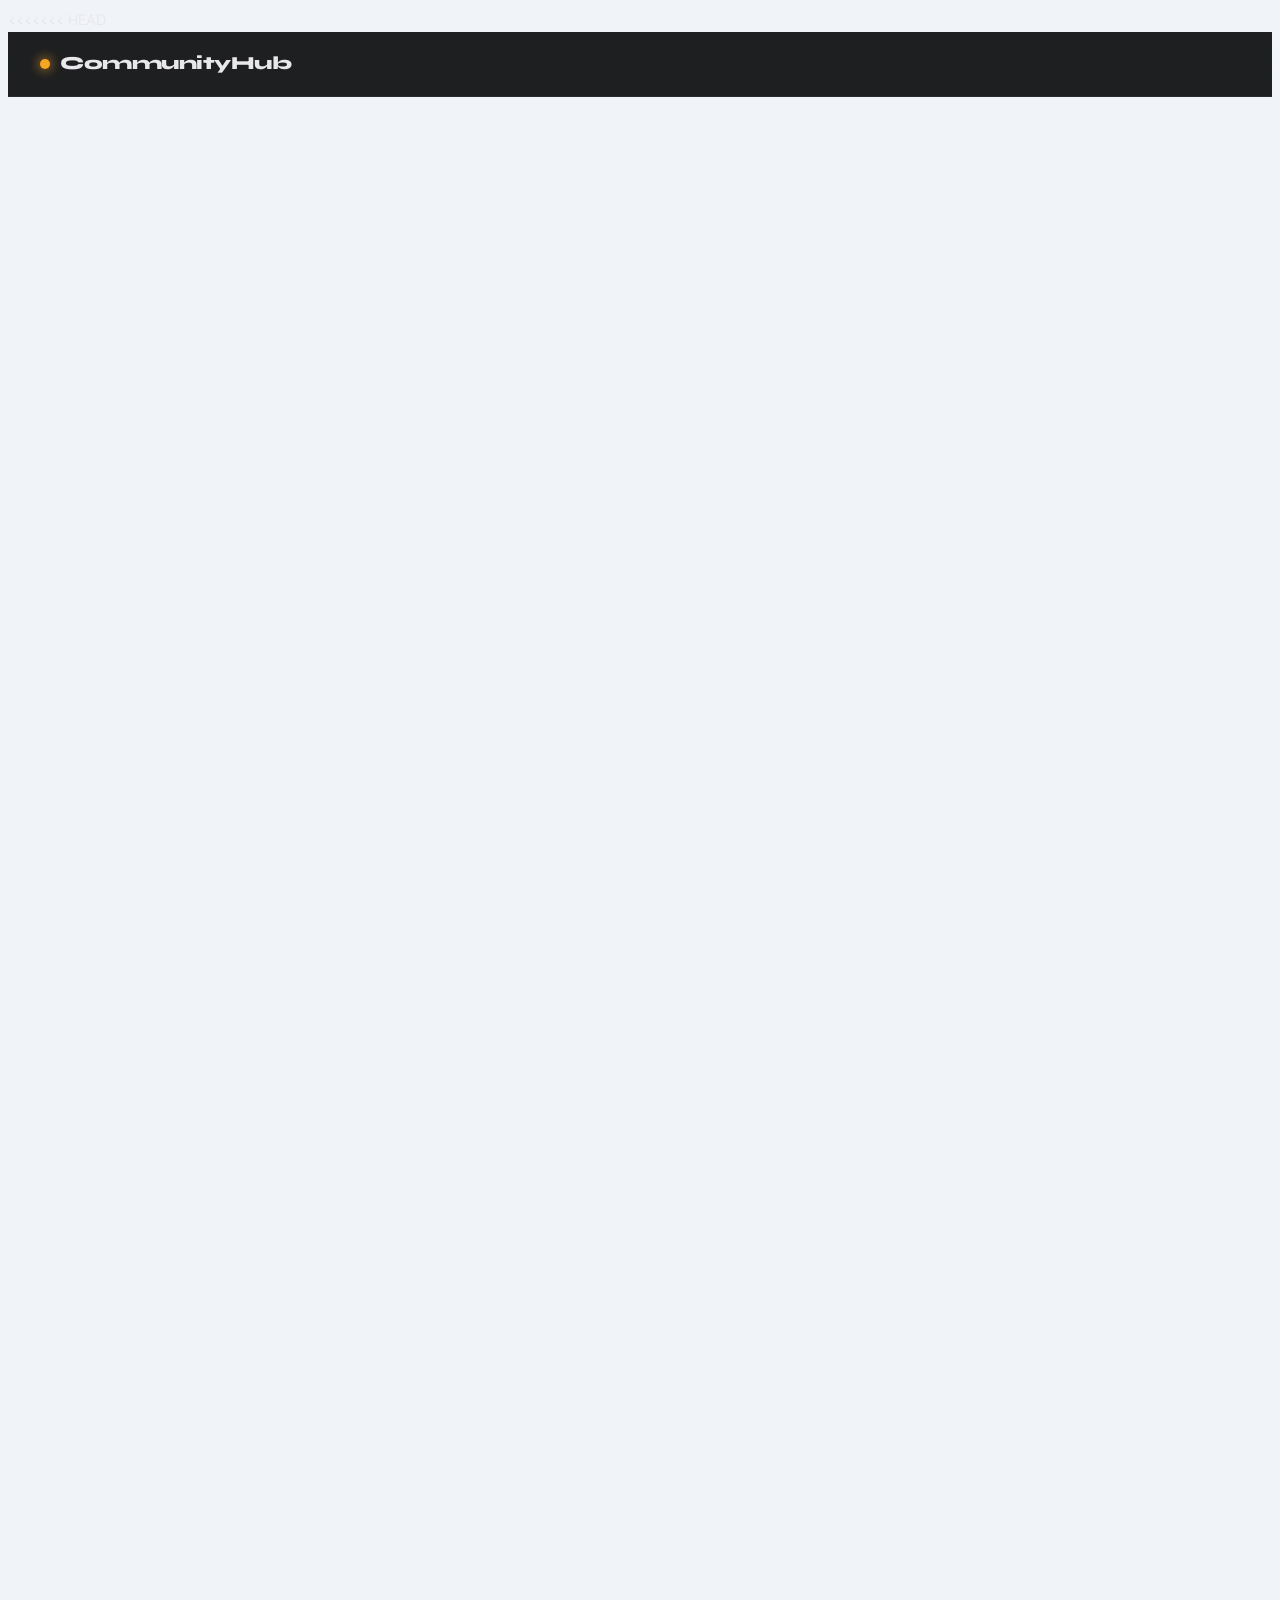
==== commit 10863265: "Merged remote changes" ====
--- a/index.html
+++ b/index.html
@@ -3,6 +3,7 @@
 <head>
   <meta charset="UTF-8" />
   <meta name="viewport" content="width=device-width, initial-scale=1.0" />
+<<<<<<< HEAD
   <title>Community Event Portal</title>
   <link rel="preconnect" href="https://fonts.googleapis.com" />
   <link href="https://fonts.googleapis.com/css2?family=Syne:wght@400;600;700;800&family=DM+Sans:ital,wght@0,300;0,400;0,500;1,300&display=swap" rel="stylesheet" />
@@ -23,10 +24,47 @@
         <a href="#events">Events</a>
         <a href="#register-section">Register</a>
         <a href="#debug-section">Debug</a>
+=======
+  <title>Local Community Event Portal</title>
+
+  <!-- Google Font (CSS Task 5) -->
+  <link href="https://fonts.googleapis.com/css2?family=Playfair+Display:wght@700&family=Source+Sans+3:wght@400;600&display=swap" rel="stylesheet" />
+
+  <!-- External Stylesheet (CSS Task 1) -->
+  <link rel="stylesheet" href="styles.css" />
+
+  <!-- Embedded <style> tag — body background (CSS Task 1) -->
+  <style>
+    /* Embedded CSS: body background */
+    body {
+      background-color: #f0f4f8;
+    }
+  </style>
+</head>
+
+<body onbeforeunload="return warnBeforeLeave()">
+
+  <!-- ==================== Navigation ==================== -->
+  <!-- HTML Task 2 – nav with anchor links -->
+  <header id="mainHeader">
+    <div class="header-inner">
+      <div class="logo">🏙️ CityEvents</div>
+      <nav>
+        <ul>
+          <li><a href="#home">Home</a></li>
+          <li><a href="#events">Events</a></li>
+          <li><a href="#gallery">Gallery</a></li>
+          <li><a href="#register">Register</a></li>
+          <li><a href="#feedback">Feedback</a></li>
+          <li><a href="#news">News</a></li>
+          <li><a href="help.html" target="_blank">Help ↗</a></li>
+        </ul>
+>>>>>>> cf6c300a8a3668d2c3a7d7bdee501caf66f36a26
       </nav>
     </div>
   </header>
 
+<<<<<<< HEAD
   <!-- HERO -->
   <section class="hero">
     <div class="hero-bg-grid"></div>
@@ -127,5 +165,332 @@
 
   <!-- Task 1: External script -->
   <script src="main.js"></script>
+=======
+  <!-- ==================== Main ==================== -->
+  <main>
+
+    <!-- HOME SECTION -->
+    <section id="home">
+
+      <!-- HTML Task 3 – Welcome Banner with id + inline style for span -->
+      <div id="welcomeBanner">
+        <h1>Welcome to the <span class="city-name">City Community Portal</span></h1>
+        <p>
+          Your one-stop hub for local events, registrations, and community services.
+          <!-- Inline style: special offer (HTML Task 3) -->
+          <span style="color: red; font-weight: bold;">🎉 Special: Free entry this weekend!</span>
+        </p>
+        <a href="#register" class="cta-button">Register Now</a>
+      </div>
+
+      <!-- HTML Task 9 – Geolocation -->
+      <div class="geo-box">
+        <h3>📍 Find Nearby Events</h3>
+        <p>Allow location access to discover events close to you.</p>
+        <button class="btn-geo" onclick="findNearbyEvents()">Find Nearby Events</button>
+        <p id="geoResult" class="geo-result"></p>
+      </div>
+
+    </section>
+
+    <!-- EVENTS SECTION -->
+    <section id="events">
+      <h2>Upcoming Events</h2>
+
+      <div class="events-grid">
+        <!-- HTML Task 6 – onchange on dropdown shows event fee -->
+        <div class="eventCard highlight">
+          <h3>🎵 Music in the Park</h3>
+          <p>Join us for an evening of live performances.</p>
+          <p><strong>Date:</strong> June 15, 2026</p>
+          <label for="feeSelect">Select ticket:</label>
+          <select id="feeSelect" onchange="showEventFee(this)">
+            <option value="">-- Choose --</option>
+            <option value="Free">General Admission – Free</option>
+            <option value="₹250">VIP – ₹250</option>
+            <option value="₹100">Student – ₹100</option>
+          </select>
+          <p id="feeDisplay" class="fee-display"></p>
+        </div>
+
+        <div class="eventCard">
+          <h3>🎨 Art & Craft Fair</h3>
+          <p>Explore handmade crafts by local artisans.</p>
+          <p><strong>Date:</strong> June 22, 2026</p>
+        </div>
+
+        <div class="eventCard">
+          <h3>🏃 Community Marathon</h3>
+          <p>A 5K fun run open to all age groups.</p>
+          <p><strong>Date:</strong> July 4, 2026</p>
+        </div>
+      </div>
+    </section>
+
+    <!-- GALLERY SECTION -->
+    <section id="gallery">
+      <h2>Event Gallery</h2>
+
+      <!-- HTML Task 4 – Table with 2 rows × 3 cols of images -->
+      <table class="gallery-table">
+        <caption>Photos from Past Community Events</caption>
+        <tbody>
+          <tr>
+            <td>
+              <!-- ondblclick to enlarge (HTML Task 6) -->
+              <img
+                src="https://picsum.photos/seed/festival/240/160"
+                alt="Annual Music Festival crowd enjoying performances"
+                title="Annual Music Festival"
+                class="gallery-img"
+                ondblclick="enlargeImage(this)"
+              />
+              <p class="img-caption">Annual Music Festival</p>
+            </td>
+            <td>
+              <img
+                src="https://picsum.photos/seed/food/240/160"
+                alt="Residents enjoying the Community Food Fair"
+                title="Community Food Fair"
+                class="gallery-img"
+                ondblclick="enlargeImage(this)"
+              />
+              <p class="img-caption">Community Food Fair</p>
+            </td>
+            <td>
+              <img
+                src="https://picsum.photos/seed/art/240/160"
+                alt="Art Exhibition showcasing local talent"
+                title="Art Exhibition"
+                class="gallery-img"
+                ondblclick="enlargeImage(this)"
+              />
+              <p class="img-caption">Art Exhibition</p>
+            </td>
+          </tr>
+          <tr>
+            <td>
+              <img
+                src="https://picsum.photos/seed/sport/240/160"
+                alt="Participants at the Sports Day event"
+                title="Sports Day"
+                class="gallery-img"
+                ondblclick="enlargeImage(this)"
+              />
+              <p class="img-caption">Sports Day</p>
+            </td>
+            <td>
+              <img
+                src="https://picsum.photos/seed/garden/240/160"
+                alt="Volunteers at the Green Earth Cleanup drive"
+                title="Green Earth Cleanup"
+                class="gallery-img"
+                ondblclick="enlargeImage(this)"
+              />
+              <p class="img-caption">Green Earth Cleanup</p>
+            </td>
+            <td>
+              <img
+                src="https://picsum.photos/seed/kids/240/160"
+                alt="Children participating in the Kids Carnival"
+                title="Kids Carnival"
+                class="gallery-img"
+                ondblclick="enlargeImage(this)"
+              />
+              <p class="img-caption">Kids Carnival</p>
+            </td>
+          </tr>
+        </tbody>
+      </table>
+
+      <!-- Image modal overlay for enlargement -->
+      <div id="imgModal" class="img-modal" onclick="closeModal()">
+        <img id="modalImg" src="" alt="Enlarged event photo" />
+        <p class="modal-hint">Click anywhere to close</p>
+      </div>
+    </section>
+
+    <!-- VIDEO SECTION (HTML Task 7) -->
+    <section id="video-invite">
+      <h2>🎬 Event Promo</h2>
+      <div class="video-wrapper">
+        <video
+          id="promoVideo"
+          width="640"
+          controls
+          oncanplay="videoReady()"
+        >
+          <source src="https://www.w3schools.com/html/mov_bbb.mp4" type="video/mp4" />
+          Your browser does not support the video tag.
+        </video>
+        <p id="videoStatus" class="video-status"></p>
+      </div>
+    </section>
+
+    <!-- REGISTRATION SECTION (HTML Task 5) -->
+    <section id="register">
+      <h2>Event Registration</h2>
+
+      <form id="registrationForm" onsubmit="handleSubmit(event)">
+
+        <!-- Name -->
+        <div class="form-group">
+          <label for="fullName">Full Name</label>
+          <input
+            type="text"
+            id="fullName"
+            name="fullName"
+            placeholder="Enter your full name"
+            required
+            autofocus
+          />
+        </div>
+
+        <!-- Email -->
+        <div class="form-group">
+          <label for="email">Email Address</label>
+          <input
+            type="email"
+            id="email"
+            name="email"
+            placeholder="you@example.com"
+            required
+          />
+        </div>
+
+        <!-- Date -->
+        <div class="form-group">
+          <label for="eventDate">Preferred Date</label>
+          <input
+            type="date"
+            id="eventDate"
+            name="eventDate"
+            required
+          />
+        </div>
+
+        <!-- Event Type (select + localStorage — HTML Task 8) -->
+        <div class="form-group">
+          <label for="eventType">Event Type</label>
+          <select id="eventType" name="eventType" required onchange="savePreference()">
+            <option value="">-- Select Event --</option>
+            <option value="music">🎵 Music in the Park</option>
+            <option value="art">🎨 Art & Craft Fair</option>
+            <option value="marathon">🏃 Community Marathon</option>
+            <option value="food">🍲 Food Festival</option>
+          </select>
+        </div>
+
+        <!-- Phone (onblur validation — HTML Task 6) -->
+        <div class="form-group">
+          <label for="phone">Phone Number</label>
+          <input
+            type="tel"
+            id="phone"
+            name="phone"
+            placeholder="e.g. 9876543210"
+            onblur="validatePhone(this)"
+          />
+          <span id="phoneError" class="error-msg"></span>
+        </div>
+
+        <!-- Message -->
+        <div class="form-group">
+          <label for="message">Additional Message</label>
+          <textarea
+            id="message"
+            name="message"
+            rows="4"
+            placeholder="Any special requirements or questions..."
+          ></textarea>
+        </div>
+
+        <!-- Buttons -->
+        <div class="form-actions">
+          <button type="submit" class="cta-button" onclick="confirmSubmit()">Submit Registration</button>
+          <button type="button" class="btn-clear" onclick="clearPreferences()">Clear Preferences</button>
+        </div>
+
+        <!-- Output element (HTML Task 5) -->
+        <output id="confirmationOutput" class="form-output"></output>
+
+      </form>
+    </section>
+
+    <!-- FEEDBACK SECTION (HTML Task 6) -->
+    <section id="feedback">
+      <h2>Event Feedback</h2>
+      <form id="feedbackForm">
+
+        <div class="form-group">
+          <label for="feedbackName">Your Name</label>
+          <input type="text" id="feedbackName" placeholder="Name" />
+        </div>
+
+        <!-- Textarea with keyup character counter (HTML Task 6) -->
+        <div class="form-group">
+          <label for="feedbackText">Your Feedback
+            <span id="charCount" class="char-count">0 / 300</span>
+          </label>
+          <textarea
+            id="feedbackText"
+            rows="5"
+            maxlength="300"
+            placeholder="Share your experience..."
+            onkeyup="countChars(this)"
+          ></textarea>
+        </div>
+
+        <button
+          type="button"
+          class="cta-button"
+          onclick="alert('✅ Thank you for your feedback!')"
+        >Submit Feedback</button>
+
+      </form>
+    </section>
+
+    <!-- NEWS / MULTI-COLUMN SECTION (CSS Task 9) -->
+    <section id="news">
+      <h2>Community Bulletin</h2>
+      <div class="news-columns">
+        <h3>City Council Meeting — June 10</h3>
+        <p>
+          The city council will hold its quarterly meeting on June 10 at City Hall. 
+          Residents are encouraged to attend and voice their opinions on the new park development plan 
+          that aims to add recreational spaces in the eastern district.
+        </p>
+        <h3>Road Closure Notice</h3>
+        <p>
+          Main Street will be partially closed from June 12–14 for annual maintenance. 
+          Alternate routes via Park Avenue and River Road are recommended. 
+          Public transport schedules will be adjusted accordingly.
+        </p>
+        <h3>Volunteer Opportunities</h3>
+        <p>
+          Looking for volunteers for the Community Marathon on July 4. 
+          Sign up at the community centre or call 1800-CITY-HELP. 
+          Volunteers receive free event merchandise and refreshments.
+        </p>
+        <h3>Library Extension Hours</h3>
+        <p>
+          The central library will now remain open until 9 PM on weekdays starting June 1. 
+          New digital resource terminals have been installed for residents to access government services online.
+        </p>
+      </div>
+    </section>
+
+  </main>
+
+  <!-- ==================== Footer ==================== -->
+  <footer>
+    <p>© 2026 City Community Portal. All rights reserved.</p>
+    <p>Contact: <a href="mailto:info@cityportal.gov">info@cityportal.gov</a></p>
+  </footer>
+
+  <!-- ==================== Scripts ==================== -->
+  <script src="app.js"></script>
+
+>>>>>>> cf6c300a8a3668d2c3a7d7bdee501caf66f36a26
 </body>
 </html>
--- a/style.css
+++ b/style.css
@@ -1,3 +1,4 @@
+<<<<<<< HEAD
 /* =========================================================
    COMMUNITY EVENT PORTAL — style.css
    Aesthetic: Editorial dark with amber/coral accents
@@ -406,4 +407,672 @@
   .form-row { grid-template-columns: 1fr; }
   .hero-stats { gap: 28px; }
   .events-section, .register-inner, .debug-section, .task-panel-inner { padding: 40px 20px; }
+=======
+/* ============================================================
+   styles.css — Local Community Event Portal
+   Covers all CSS3 Tasks (1–11)
+   ============================================================ */
+
+/* ──────────────────────────────────────────────
+   CSS Task 1 & 2: CSS Syntax, Comments, External
+   ────────────────────────────────────────────── */
+
+/* CSS Variables for consistent theming */
+:root {
+  --primary:      #1a3c5e;
+  --accent:       #e8a020;
+  --accent-hover: #c8881a;
+  --text:         #1c1c2e;
+  --text-light:   #4a5568;
+  --surface:      #ffffff;
+  --surface-alt:  #f0f4f8;
+  --border:       #d1dce8;
+  --success:      #2ecc71;
+  --error:        #e74c3c;
+  --radius:       10px;
+  --shadow:       0 4px 20px rgba(0,0,0,0.08);
+  --font-heading: 'Playfair Display', Georgia, serif;
+  --font-body:    'Source Sans 3', 'Segoe UI', sans-serif;
+}
+
+/* ──────────────────────────────────────────────
+   CSS Task 3 – Universal Selector Reset
+   ────────────────────────────────────────────── */
+* {
+  margin: 0;
+  padding: 0;
+  box-sizing: border-box;
+}
+
+/* ──────────────────────────────────────────────
+   CSS Task 5 – Typography: font-family, size, weight
+   ────────────────────────────────────────────── */
+body {
+  font-family: var(--font-body);
+  font-size: 16px;
+  color: var(--text);
+  line-height: 1.7;
+}
+
+/* CSS Task 3 – Element selector: all h2 */
+h2 {
+  font-family: var(--font-heading);
+  font-size: 2rem;
+  color: var(--primary);
+  margin-bottom: 1.2rem;
+  position: relative;
+  padding-bottom: 0.5rem;
+}
+
+h2::after {
+  content: '';
+  position: absolute;
+  bottom: 0;
+  left: 0;
+  width: 60px;
+  height: 3px;
+  background: var(--accent);
+  border-radius: 2px;
+}
+
+/* CSS Task 3 – Grouping selector: h3, p */
+h3, p {
+  margin-bottom: 0.75rem;
+}
+
+h3 {
+  font-family: var(--font-heading);
+  font-size: 1.2rem;
+  color: var(--primary);
+}
+
+/* ──────────────────────────────────────────────
+   CSS Task 3 – ID selector: #mainHeader
+   ────────────────────────────────────────────── */
+#mainHeader {
+  background-color: var(--primary);
+  position: sticky;
+  top: 0;
+  z-index: 1000;
+  box-shadow: 0 2px 12px rgba(0,0,0,0.18);
+}
+
+.header-inner {
+  max-width: 1200px;
+  margin: 0 auto;
+  padding: 0 2rem;
+  display: flex;
+  align-items: center;
+  justify-content: space-between;
+  height: 68px;
+}
+
+.logo {
+  font-family: var(--font-heading);
+  font-size: 1.5rem;
+  color: var(--accent);
+  letter-spacing: 1px;
+}
+
+/* ──────────────────────────────────────────────
+   CSS Task 6 – Link & List Styling
+   ────────────────────────────────────────────── */
+
+/* Remove bullets from nav (list-style-type) */
+nav ul {
+  list-style-type: none;     /* CSS Task 6 */
+  list-style-position: inside;
+  display: flex;
+  gap: 0.25rem;
+}
+
+nav ul li {
+  padding: 0 0.25rem;        /* CSS Task 6: padding/margin on list items */
+  margin: 0 0.1rem;
+}
+
+/* Link pseudo-classes (CSS Task 6) */
+nav ul li a:link {
+  color: #c8d8e8;
+  text-decoration: none;
+  font-size: 0.95rem;
+  padding: 0.4rem 0.8rem;
+  border-radius: 6px;
+  transition: all 0.2s;
+  font-weight: 600;
+}
+nav ul li a:visited {
+  color: #a0bcd0;
+}
+nav ul li a:hover {
+  color: #ffffff;
+  background: rgba(255,255,255,0.15);
+}
+nav ul li a:active {
+  color: var(--accent);
+  background: rgba(232,160,32,0.2);
+}
+
+/* ──────────────────────────────────────────────
+   CSS Task 4 – Color & Background (body section)
+   ────────────────────────────────────────────── */
+/* body background is in embedded <style> tag and overridden by variable */
+
+/* Section base styles */
+section {
+  max-width: 1200px;
+  margin: 0 auto;
+  padding: 4rem 2rem;
+}
+
+/* ──────────────────────────────────────────────
+   CSS Task 4 – Welcome Banner: HEX, RGBA, gradient
+   ────────────────────────────────────────────── */
+#welcomeBanner {
+  /* HTML Task 3 – blue background via internal/external CSS */
+  background: linear-gradient(135deg, #1a3c5e 0%, #2b6394 60%, #e8a020 100%);
+  /* CSS Task 4 – gradient to section headers */
+  color: #fff;
+  border-radius: var(--radius);
+  padding: 3.5rem 3rem;
+  margin-bottom: 2rem;
+  box-shadow: var(--shadow);
+  position: relative;
+  overflow: hidden;
+}
+
+#welcomeBanner::before {
+  content: '';
+  position: absolute;
+  top: -40px;
+  right: -40px;
+  width: 200px;
+  height: 200px;
+  background: rgba(255,255,255,0.05);
+  border-radius: 50%;
+}
+
+#welcomeBanner h1 {
+  font-family: var(--font-heading);
+  font-size: 2.6rem;
+  margin-bottom: 1rem;
+  line-height: 1.2;
+}
+
+/* CSS Task 3 – inline style red used on span in HTML; .highlight class below */
+.city-name {
+  color: var(--accent);
+}
+
+/* CSS Task 3 – Class selector .highlight */
+.highlight {
+  border-left: 4px solid var(--accent) !important;
+  background: linear-gradient(to right, rgba(232,160,32,0.06), transparent) !important;
+}
+
+/* ──────────────────────────────────────────────
+   CSS Task 2 – CTA Button (with comment)
+   ────────────────────────────────────────────── */
+/* Style for main CTA button */
+.cta-button {
+  display: inline-block;
+  background-color: var(--accent);
+  color: #1a1a1a;
+  padding: 0.75rem 2rem;
+  border: none;
+  border-radius: 50px;
+  font-size: 1rem;
+  font-weight: 700;
+  cursor: pointer;
+  text-decoration: none;
+  transition: background 0.2s, transform 0.15s, box-shadow 0.2s;
+  box-shadow: 0 4px 14px rgba(232,160,32,0.35);
+  letter-spacing: 0.5px;
+  margin-top: 0.5rem;
+}
+.cta-button:hover {
+  background-color: var(--accent-hover);
+  transform: translateY(-2px);
+  box-shadow: 0 6px 18px rgba(232,160,32,0.45);
+}
+.cta-button:active {
+  transform: translateY(0);
+}
+
+/* ──────────────────────────────────────────────
+   Geo Box
+   ────────────────────────────────────────────── */
+.geo-box {
+  background: var(--surface);
+  border: 1px solid var(--border);
+  border-radius: var(--radius);
+  padding: 1.5rem 2rem;
+  margin-top: 2rem;
+  display: inline-block;
+  box-shadow: var(--shadow);
+}
+
+.btn-geo {
+  background: var(--primary);
+  color: #fff;
+  border: none;
+  padding: 0.65rem 1.5rem;
+  border-radius: 50px;
+  cursor: pointer;
+  font-size: 0.95rem;
+  font-weight: 600;
+  transition: background 0.2s;
+  margin-top: 0.5rem;
+}
+.btn-geo:hover { background: #2b6394; }
+
+.geo-result {
+  margin-top: 0.75rem;
+  color: var(--primary);
+  font-weight: 600;
+}
+
+/* ──────────────────────────────────────────────
+   Events Grid
+   ────────────────────────────────────────────── */
+#events { background: var(--surface-alt); }
+
+/* CSS Task 4 – gradient header for events section */
+#events h2 {
+  background: linear-gradient(90deg, var(--primary), #2b6394);
+  -webkit-background-clip: text;
+  -webkit-text-fill-color: transparent;
+  background-clip: text;
+}
+
+.events-grid {
+  display: grid;
+  grid-template-columns: repeat(auto-fit, minmax(280px, 1fr));
+  gap: 1.5rem;
+  margin-top: 1rem;
+}
+
+/* CSS Task 3 – Class selector .eventCard (CSS Task 8: border, padding, margin) */
+.eventCard {
+  background: var(--surface);
+  border: 1px solid var(--border);
+  border-radius: var(--radius);
+  padding: 1.75rem;              /* CSS Task 8 – padding */
+  margin: 0;                     /* CSS Task 8 – margin */
+  box-shadow: var(--shadow);
+  transition: transform 0.2s, box-shadow 0.2s;
+  outline: none;                 /* CSS Task 8 – outline on focus */
+}
+
+.eventCard:hover {
+  transform: translateY(-4px);
+  box-shadow: 0 8px 28px rgba(0,0,0,0.12);
+}
+
+.eventCard select {
+  width: 100%;
+  padding: 0.5rem;
+  border: 1px solid var(--border);
+  border-radius: 6px;
+  font-size: 0.9rem;
+  margin-top: 0.5rem;
+}
+
+.fee-display {
+  margin-top: 0.5rem;
+  font-weight: 700;
+  color: var(--primary);
+  background: rgba(26,60,94,0.07);
+  padding: 0.4rem 0.75rem;
+  border-radius: 6px;
+  display: inline-block;
+}
+
+/* ──────────────────────────────────────────────
+   CSS Task 7 – Gallery / Table Styling
+   ────────────────────────────────────────────── */
+#gallery { background: var(--surface); }
+
+.gallery-table {
+  width: 100%;
+  border-collapse: collapse;    /* CSS Task 7 */
+  text-align: center;           /* CSS Task 7 */
+  margin-top: 1.5rem;
+}
+
+.gallery-table caption {
+  font-family: var(--font-heading);
+  font-size: 1.1rem;
+  color: var(--text-light);
+  margin-bottom: 1rem;
+  caption-side: top;
+}
+
+/* CSS Task 7 – th, td with borders, padding, background */
+.gallery-table th,
+.gallery-table td {
+  border: 1px solid var(--border);
+  padding: 1rem;
+  background-color: var(--surface);
+}
+
+/* CSS Task 7 – zebra striping with nth-child(even) */
+.gallery-table tr:nth-child(even) td {
+  background-color: #eef3f8;
+}
+
+.gallery-img {
+  width: 220px;
+  height: 145px;
+  object-fit: cover;
+  border-radius: 6px;
+  border: 3px solid var(--border);  /* HTML Task 4: image border */
+  cursor: pointer;
+  transition: transform 0.2s, border-color 0.2s;
+}
+
+.gallery-img:hover {
+  border-color: var(--accent);
+  transform: scale(1.03);
+}
+
+.img-caption {
+  font-size: 0.85rem;
+  color: var(--text-light);
+  margin-top: 0.4rem;
+  font-style: italic;
+}
+
+/* Image modal for double-click enlarge (HTML Task 6) */
+.img-modal {
+  display: none;
+  position: fixed;
+  inset: 0;
+  background: rgba(0,0,0,0.82);
+  z-index: 9999;
+  align-items: center;
+  justify-content: center;
+  flex-direction: column;
+  cursor: pointer;
+}
+.img-modal.active { display: flex; }
+.img-modal img {
+  max-width: 85vw;
+  max-height: 80vh;
+  border-radius: 8px;
+  box-shadow: 0 12px 40px rgba(0,0,0,0.5);
+}
+.modal-hint {
+  color: rgba(255,255,255,0.6);
+  margin-top: 1rem;
+  font-size: 0.9rem;
+}
+
+/* ──────────────────────────────────────────────
+   Video Section
+   ────────────────────────────────────────────── */
+#video-invite {
+  background: var(--primary);
+  color: #fff;
+}
+#video-invite h2 {
+  color: var(--accent);
+}
+#video-invite h2::after { background: #fff; }
+
+.video-wrapper {
+  margin-top: 1.5rem;
+}
+.video-wrapper video {
+  width: 100%;
+  max-width: 680px;
+  border-radius: var(--radius);
+  box-shadow: 0 8px 30px rgba(0,0,0,0.3);
+}
+.video-status {
+  margin-top: 0.75rem;
+  color: var(--accent);
+  font-weight: 700;
+  font-size: 1.05rem;
+}
+
+/* ──────────────────────────────────────────────
+   CSS Task 8 – Registration Form (box model, outline)
+   ────────────────────────────────────────────── */
+#register { background: var(--surface-alt); }
+
+#registrationForm {
+  background: var(--surface);
+  border-radius: var(--radius);
+  padding: 2.5rem;           /* CSS Task 8: padding */
+  margin-top: 1.5rem;
+  border: 1px solid var(--border);   /* CSS Task 8: border */
+  box-shadow: var(--shadow);
+  max-width: 700px;
+}
+
+.form-group {
+  margin-bottom: 1.4rem;     /* CSS Task 8: margin */
+}
+
+.form-group label {
+  display: block;
+  font-weight: 600;
+  margin-bottom: 0.4rem;
+  color: var(--primary);
+  font-size: 0.95rem;
+}
+
+/* CSS Task 8: outline on selected/focused form fields */
+.form-group input,
+.form-group select,
+.form-group textarea {
+  width: 100%;
+  padding: 0.65rem 0.9rem;
+  border: 1.5px solid var(--border);
+  border-radius: 7px;
+  font-size: 0.95rem;
+  font-family: var(--font-body);
+  background: var(--surface);
+  transition: border-color 0.2s, outline 0.2s;
+  outline: none;   /* CSS Task 8: custom outline behavior */
+}
+
+.form-group input:focus,
+.form-group select:focus,
+.form-group textarea:focus {
+  border-color: var(--primary);
+  outline: 3px solid rgba(26,60,94,0.18);   /* CSS Task 8: outline */
+  box-shadow: 0 0 0 2px rgba(26,60,94,0.07);
+}
+
+.form-actions {
+  display: flex;
+  gap: 1rem;
+  flex-wrap: wrap;
+  margin-top: 1rem;
+}
+
+.btn-clear {
+  background: transparent;
+  color: var(--error);
+  border: 1.5px solid var(--error);
+  padding: 0.75rem 1.75rem;
+  border-radius: 50px;
+  cursor: pointer;
+  font-size: 0.95rem;
+  font-weight: 600;
+  transition: all 0.2s;
+}
+.btn-clear:hover {
+  background: var(--error);
+  color: #fff;
+}
+
+.form-output {
+  display: block;
+  margin-top: 1.25rem;
+  padding: 1rem 1.25rem;
+  background: #eafaf1;
+  border-left: 4px solid var(--success);
+  border-radius: 6px;
+  color: #1a7a45;
+  font-weight: 600;
+  font-size: 0.95rem;
+}
+
+.error-msg {
+  color: var(--error);
+  font-size: 0.85rem;
+  margin-top: 0.3rem;
+  display: block;
+}
+
+/* ──────────────────────────────────────────────
+   Feedback Section
+   ────────────────────────────────────────────── */
+#feedback { background: var(--surface); }
+
+#feedbackForm {
+  max-width: 600px;
+  margin-top: 1rem;
+}
+
+.char-count {
+  float: right;
+  font-size: 0.8rem;
+  color: var(--text-light);
+  font-weight: 400;
+}
+
+/* ──────────────────────────────────────────────
+   CSS Task 9 – Multi-Column News Layout
+   ────────────────────────────────────────────── */
+#news { background: var(--surface-alt); }
+
+/* CSS Task 5: text-align, text-transform, letter-spacing, line-height */
+#news h2 {
+  text-transform: uppercase;
+  letter-spacing: 2px;
+  font-size: 1.6rem;
+}
+
+.news-columns {
+  column-count: 2;              /* CSS Task 9 */
+  column-gap: 30px;             /* CSS Task 9 */
+  column-rule: 1px solid var(--border); /* CSS Task 9 */
+  margin-top: 1.5rem;
+  line-height: 1.8;
+}
+
+.news-columns h3 {
+  break-inside: avoid;
+  color: var(--primary);
+  font-size: 1rem;
+  text-transform: uppercase;
+  letter-spacing: 0.5px;
+  margin-bottom: 0.3rem;
+}
+
+.news-columns p {
+  text-align: justify;          /* CSS Task 5: text-align */
+  color: var(--text-light);
+  margin-bottom: 1.25rem;
+  font-size: 0.92rem;
+}
+
+/* ──────────────────────────────────────────────
+   Footer
+   ────────────────────────────────────────────── */
+footer {
+  background: var(--primary);
+  color: rgba(255,255,255,0.8);
+  text-align: center;
+  padding: 2rem;
+  font-size: 0.9rem;
+}
+footer a:link,
+footer a:visited { color: var(--accent); text-decoration: none; }
+footer a:hover   { color: #fff; text-decoration: underline; }
+
+/* ──────────────────────────────────────────────
+   CSS Task 10 – Responsive Media Queries
+   ────────────────────────────────────────────── */
+
+/* Flexible sizes with %, vw, vh */
+#welcomeBanner h1  { font-size: clamp(1.6rem, 4vw, 2.6rem); }
+section            { padding: 4rem 5%; }
+.gallery-img       { width: 100%; height: 130px; }
+
+/* Tablet: ≤ 900px */
+@media (max-width: 900px) {
+  .events-grid {
+    grid-template-columns: 1fr 1fr;
+  }
+  .news-columns {
+    column-count: 1;
+  }
+}
+
+/* Mobile: ≤ 768px (CSS Task 10) */
+@media (max-width: 768px) {
+
+  /* Stack nav links vertically (CSS Task 10) */
+  .header-inner {
+    flex-direction: column;
+    height: auto;
+    padding: 1rem;
+    gap: 0.75rem;
+  }
+  nav ul {
+    flex-wrap: wrap;
+    justify-content: center;
+    gap: 0.3rem;
+  }
+
+  /* Reduce font sizes (CSS Task 10) */
+  h2              { font-size: 1.5rem; }
+  #welcomeBanner  { padding: 2rem 1.25rem; }
+  #welcomeBanner h1 { font-size: 1.6rem; }
+
+  /* Reduce image sizes (CSS Task 10) */
+  .gallery-img    { height: 100px; }
+  .gallery-table td { padding: 0.5rem; }
+
+  .events-grid    { grid-template-columns: 1fr; }
+  #registrationForm { padding: 1.5rem 1rem; }
+
+  /* CSS Task 10 – flexible layout with % */
+  section         { padding: 2.5rem 4%; }
+}
+
+/* ──────────────────────────────────────────────
+   CSS Task 10 Bonus – Flexbox & Grid utilities
+   ────────────────────────────────────────────── */
+.flex-center {
+  display: flex;
+  align-items: center;
+  justify-content: center;
+}
+.grid-2 {
+  display: grid;
+  grid-template-columns: 1fr 1fr;
+  gap: 1.5rem;
+}
+
+/* ──────────────────────────────────────────────
+   CSS Task 8 – visibility: hidden vs display: none demo
+   (applied via JS toggle, classes defined here)
+   ────────────────────────────────────────────── */
+.vis-hidden  { visibility: hidden; }   /* takes up space */
+.disp-none   { display: none; }        /* removed from flow */
+
+/* CSS Task 4 – RGBA usage example (tooltip-style overlay) */
+.overlay-hint {
+  background: rgba(26, 60, 94, 0.85);
+  color: #fff;
+  padding: 0.5rem 1rem;
+  border-radius: 6px;
+  font-size: 0.85rem;
+>>>>>>> cf6c300a8a3668d2c3a7d7bdee501caf66f36a26
 }
